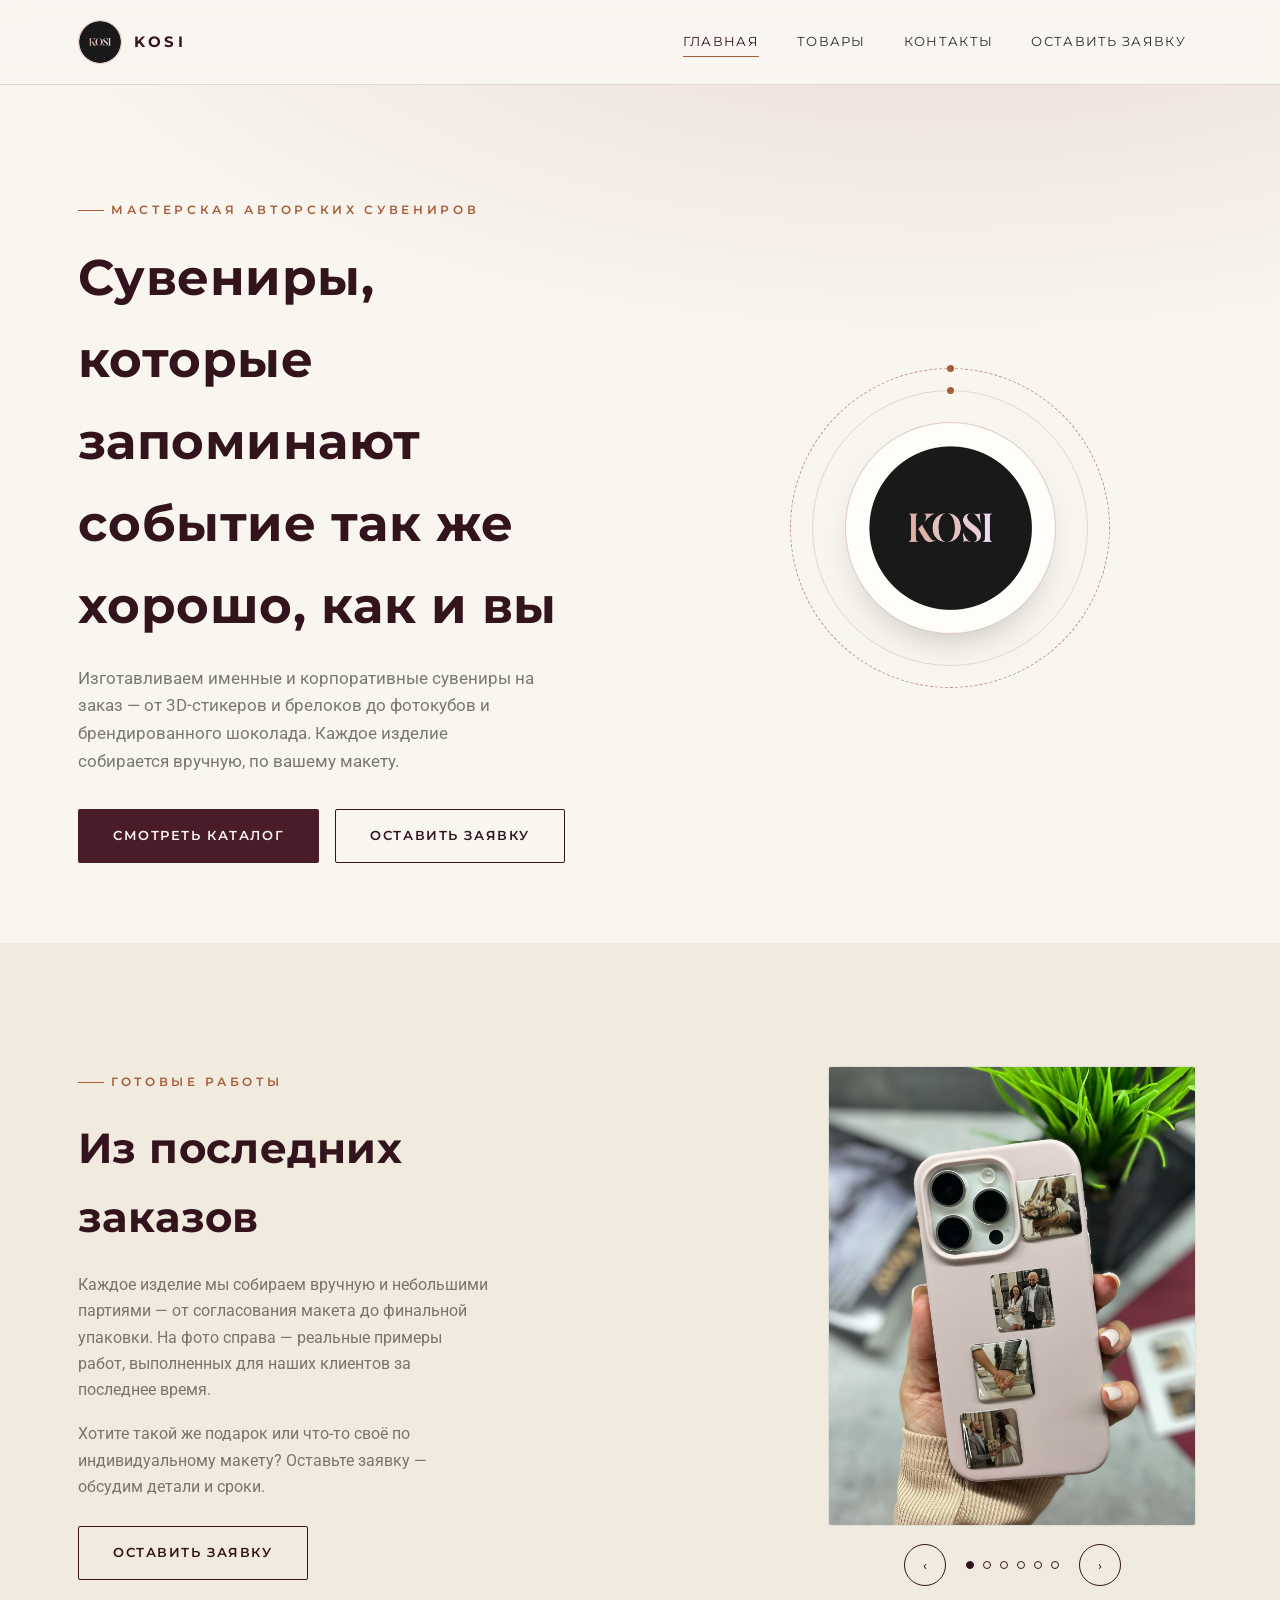
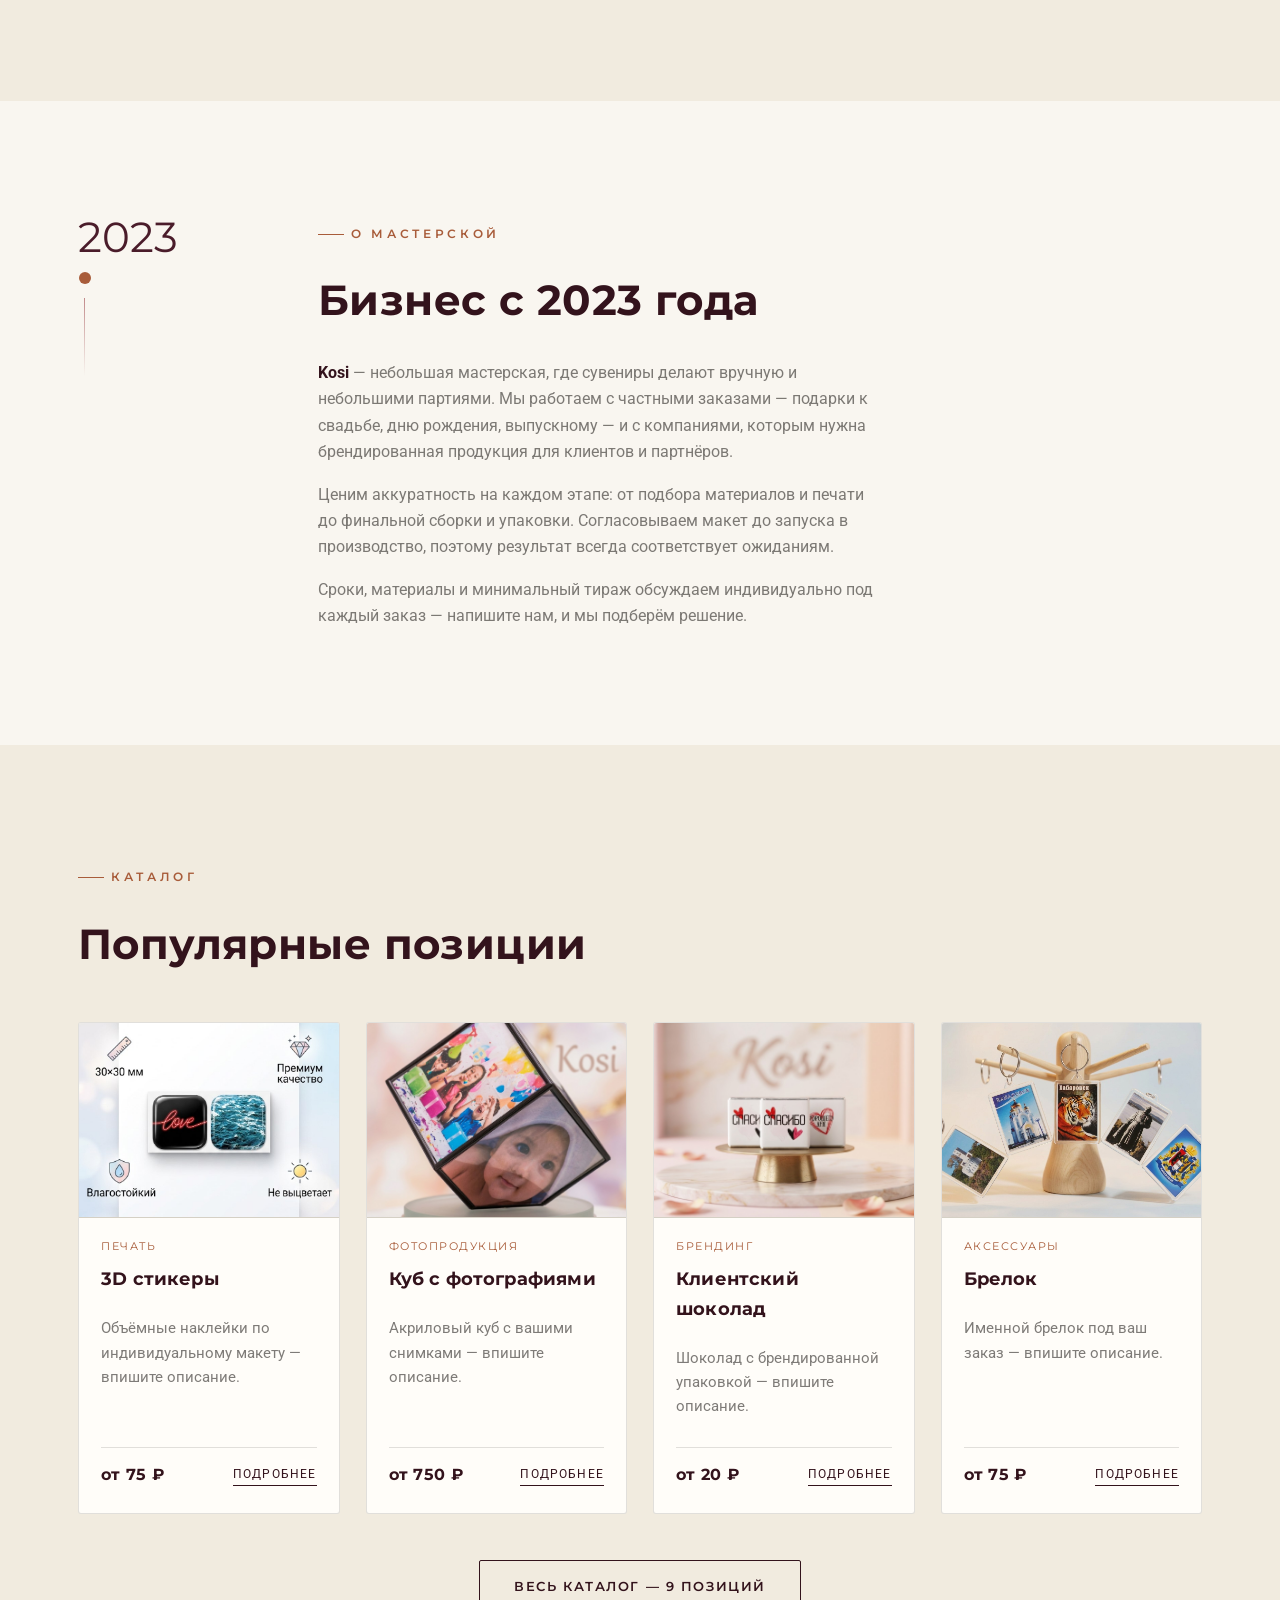
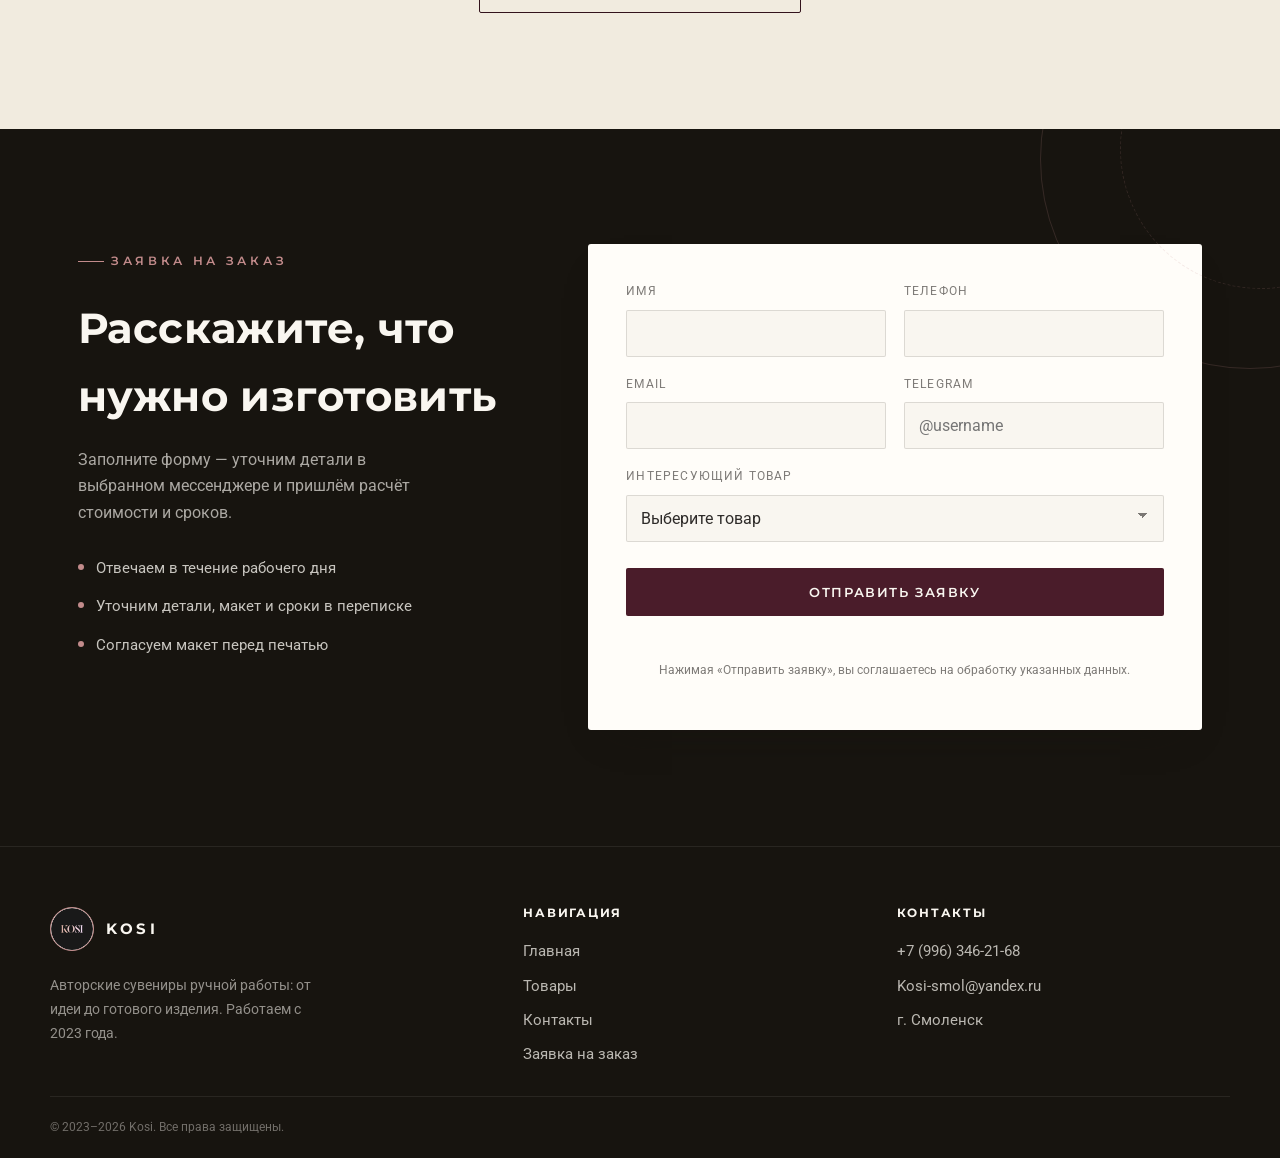
==== index.html @ 2eb89bd9 "Add files via upload" ====
<!DOCTYPE html>
<html lang="ru">
<head>
<meta charset="UTF-8">
<meta name="viewport" content="width=device-width, initial-scale=1.0">
<title>Kosi</title>
<meta name="description" content="Kosi — мастерская авторских сувениров: 3D стикеры, брелоки, магниты, именные ручки и подарочные наборы под заказ.">

<!-- Исправленный фавикон -->
<link rel="icon" href="Kosi_logo.png">

<!-- ==================== PWA / УСТАНОВКА КАК ПРИЛОЖЕНИЕ ====================
     Чтобы сайт можно было "установить" на телефон или компьютер
     (ярлык на рабочем столе / экране Домой, как отдельное приложение),
     нужно добавить 3 файла с иконкой в папку сайта (рядом с index.html):

       Kosi_icon.jpg            — 192×192 px
       Kosi_icon.jpg            — 512×512 px
       Kosi_icon.jpg   — 512×512 px, логотип с запасом полей
                                  по краям (для Android — обрезается в круг)

     Просто положите свои картинки с ЭТИМИ ИМЕНАМИ в папку сайта —
     ничего больше менять не нужно, всё подключено ниже и в manifest.json.
     Название приложения ("Kosi") уже прописано в manifest.json —
     при необходимости поменяйте его там.
==========================================================================-->
<link rel="manifest" href="manifest.json">
<link rel="apple-touch-icon" href="Kosi_icon.jpg">
<meta name="theme-color" content="#4A1C2A">
<meta name="mobile-web-app-capable" content="yes">
<meta name="apple-mobile-web-app-capable" content="yes">
<meta name="apple-mobile-web-app-status-bar-style" content="black-translucent">
<meta name="apple-mobile-web-app-title" content="Kosi">

<link rel="preconnect" href="https://fonts.googleapis.com">
<link rel="preconnect" href="https://fonts.gstatic.com" crossorigin>
<link href="https://fonts.googleapis.com/css2?family=Montserrat:wght@500;600;700&family=Roboto:wght@400;500&display=swap" rel="stylesheet">
<link rel="stylesheet" href="style.css">
</head>
<body>

<!-- ==================== ХЕДЕР ==================== -->
<header class="site-header">
  <div class="header-inner">
    <a href="index.html" class="logo-slot" aria-label="Kosi — на главную">
      <span class="logo-slot__mark"><img src="Kosi_logo.png" alt=""></span>
      <span class="logo-slot__text">
        <span class="logo-slot__name">KOSI</span>
      </span>
    </a>

    <button class="nav-toggle" aria-label="Открыть меню" aria-expanded="false">
      <span></span>
    </button>
    <nav class="main-nav" aria-label="Основная навигация">
      <a href="index.html" aria-current="page">Главная</a>
      <a href="catalog.html">Товары</a>
      <a href="contacts.html">Контакты</a>
      <a href="#order">Оставить заявку</a>
    </nav>
  </div>
</header>

<main>

  <!-- ==================== HERO ==================== -->
  <section class="hero">
    <div class="container hero-grid">
      <div class="hero-copy">
        <span class="eyebrow">Мастерская авторских сувениров</span>
        <h1>Сувениры, которые запоминают событие так же хорошо, как и вы</h1>
        <p class="lede">Изготавливаем именные и корпоративные сувениры на заказ — от 3D‑стикеров и брелоков до фотокубов и брендированного шоколада. Каждое изделие собирается вручную, по вашему макету.</p>

        <div class="hero-actions">
          <a href="catalog.html" class="btn btn--primary">Смотреть каталог</a>
          <a href="#order" class="btn btn--ghost">Оставить заявку</a>
        </div>
      </div>

      <div class="hero-emblem">
        <div class="hero-emblem__ring" aria-hidden="true"></div>
        <div class="hero-emblem__ring hero-emblem__ring--inner" aria-hidden="true"></div>
        <div class="logo-slot--hero">
          <strong><img src="Kosi_logo.png" alt="Kosi"></strong>
        </div>
      </div>
    </div>
  </section>

  <!-- ==================== СЛАЙДЕР РАБОТ ==================== -->
  <section class="section section--soft reveal">
    <div class="container works-layout">
      <div class="works-copy">
        <div class="section-head">
          <div>
            <span class="eyebrow">Готовые работы</span>
            <h2 class="section-title">Из последних заказов</h2>
          </div>
        </div>
        <p>Каждое изделие мы собираем вручную и небольшими партиями — от согласования макета до финальной упаковки. На фото справа — реальные примеры работ, выполненных для наших клиентов за последнее время.</p>
        <p>Хотите такой же подарок или что-то своё по индивидуальному макету? Оставьте заявку — обсудим детали и сроки.</p>
        <a href="#order" class="btn btn--ghost" style="margin-top:8px;">Оставить заявку</a>
      </div>

      <!-- Фото последних работ: замените src на свои изображения -->
      <div class="works-visual">
        <div class="works-slider" data-works-slider>
          <div class="works-track-wrap">
            <div class="works-track">
              <div class="works-slide">
                <div class="works-slide__frame"><img src="work_2.jpg" alt="Пример готовой работы Kosi"></div>
              </div>
              <div class="works-slide">
                <div class="works-slide__frame"><img src="work_1.jpg" alt="Пример готовой работы Kosi"></div>
              </div>
              <div class="works-slide">
                <div class="works-slide__frame"><img src="work_3.jpg" alt="Пример готовой работы Kosi"></div>
              </div>
              <div class="works-slide">
                <div class="works-slide__frame"><img src="work_4.jpeg" alt="Пример готовой работы Kosi"></div>
              </div>
              <div class="works-slide">
                <div class="works-slide__frame"><img src="Work_5.png" alt="Пример готовой работы Kosi"></div>
              </div>
              <div class="works-slide">
                <div class="works-slide__frame"><img src="Work_6.png" alt="Пример готовой работы Kosi"></div>
              </div>
            </div>
          </div>

          <div class="works-controls">
            <button class="works-arrow" data-works-prev aria-label="Предыдущее фото">‹</button>
            <div class="works-dots" role="tablist" aria-label="Выбор фото"></div>
            <button class="works-arrow" data-works-next aria-label="Следующее фото">›</button>
          </div>
        </div>
      </div>
    </div>
  </section>

  <!-- ==================== О БИЗНЕСЕ ==================== -->
  <section class="section reveal">
    <div class="container about-grid">
      <div class="about-mark">
        <span class="about-mark__year">2023</span>
        <span class="about-mark__dot" aria-hidden="true"></span>
        <span class="about-mark__line" aria-hidden="true"></span>
      </div>
      <div class="about-copy">
        <span class="eyebrow">О мастерской</span>
        <h2 class="section-title" style="margin-bottom:.6em;">Бизнес с 2023 года</h2>
        <p><strong>Kosi</strong> — небольшая мастерская, где сувениры делают вручную и небольшими партиями. Мы работаем с частными заказами — подарки к свадьбе, дню рождения, выпускному — и с компаниями, которым нужна брендированная продукция для клиентов и партнёров.</p>
        <p>Ценим аккуратность на каждом этапе: от подбора материалов и печати до финальной сборки и упаковки. Согласовываем макет до запуска в производство, поэтому результат всегда соответствует ожиданиям.</p>
        <p>Сроки, материалы и минимальный тираж обсуждаем индивидуально под каждый заказ — напишите нам, и мы подберём решение.</p>
      </div>
    </div>
  </section>

  <!--ТОВАРЫ (ТИЗЕР)-->
  <section class="section section--soft reveal">
    <div class="container">
      <div class="section-head">
        <div>
          <span class="eyebrow">Каталог</span>
          <h2 class="section-title">Популярные позиции</h2>
        </div>
        
      </div>

      <!-- Карточки товаров: замените src на фото товаров, описание и цену впишите в разметке -->
      <div class="products-grid">
        <article class="product-card">
          <div class="product-card__media"><img src="3D_stikers.jpg" alt="3D стикеры Kosi"></div>
          <div class="product-card__body">
            <span class="product-card__eyebrow">Печать</span>
            <h3 class="product-card__title">3D стикеры</h3>
            <p class="product-card__desc">Объёмные наклейки по индивидуальному макету — впишите описание.</p>
            <div class="product-card__foot">
              <span class="product-card__price">от 75 ₽</span>
              <a href="catalog.html" class="product-card__link">Подробнее</a>
            </div>
          </div>
        </article>

        <article class="product-card">
          <div class="product-card__media"><img src="cub_photo.jpg" alt="Куб с фотографиями Kosi"></div>
          <div class="product-card__body">
            <span class="product-card__eyebrow">Фотопродукция</span>
            <h3 class="product-card__title">Куб с фотографиями</h3>
            <p class="product-card__desc">Акриловый куб с вашими снимками — впишите описание.</p>
            <div class="product-card__foot">
              <span class="product-card__price">от 750 ₽</span>
              <a href="catalog.html" class="product-card__link">Подробнее</a>
            </div>
          </div>
        </article>

        <article class="product-card">
          <div class="product-card__media"><img src="Kosi_chocolate.jpg" alt="Клиентский шоколад Kosi"></div>
          <div class="product-card__body">
            <span class="product-card__eyebrow">Брендинг</span>
            <h3 class="product-card__title">Клиентский шоколад</h3>
            <p class="product-card__desc">Шоколад с брендированной упаковкой — впишите описание.</p>
            <div class="product-card__foot">
              <span class="product-card__price">от 20 ₽</span>
              <a href="catalog.html" class="product-card__link">Подробнее</a>
            </div>
          </div>
        </article>

        <article class="product-card">
          <div class="product-card__media"><img src="Brelok.jpg" alt="Брелок Kosi"></div>
          <div class="product-card__body">
            <span class="product-card__eyebrow">Аксессуары</span>
            <h3 class="product-card__title">Брелок</h3>
            <p class="product-card__desc">Именной брелок под ваш заказ — впишите описание.</p>
            <div class="product-card__foot">
              <span class="product-card__price">от 75 ₽</span>
              <a href="catalog.html" class="product-card__link">Подробнее</a>
            </div>
          </div>
        </article>
      </div>

      <div class="products-more">
        <a href="catalog.html" class="btn btn--ghost">Весь каталог — 9 позиций</a>
      </div>
    </div>
  </section>

  <!-- ==================== ЗАЯВКА НА ЗАКАЗ ==================== -->
  <section class="section order reveal" id="order">
    <div class="container order-grid">
      <div class="order-intro">
        <span class="eyebrow" style="color:var(--rose);">Заявка на заказ</span>
        <h2 class="section-title">Расскажите, что нужно изготовить</h2>
        <p>Заполните форму — уточним детали в выбранном мессенджере и пришлём расчёт стоимости и сроков.</p>
        <ul class="order-intro__list">
          <li>Отвечаем в течение рабочего дня</li>
          <li>Уточним детали, макет и сроки в переписке</li>
          <li>Согласуем макет перед печатью</li>
        </ul>
      </div>

      <!--
        ФОРМА ЗАЯВКИ — отправка на почту через Formspree.
        Форма подключена (ID: manrgydo). Заявки приходят на почту Kosi-smol@yandex.ru.
      -->
      <form class="order-form" data-order-form action="https://formspree.io/f/manrgydo" method="POST">

        <div class="form-row">
          <div class="form-field">
            <label for="name">Имя</label>
            <input type="text" id="name" name="Имя" required autocomplete="name">
          </div>
          <div class="form-field">
            <label for="phone">Телефон</label>
            <input type="tel" id="phone" name="Телефон" required autocomplete="tel">
          </div>
        </div>

        <div class="form-row">
          <div class="form-field">
            <label for="email">Email</label>
            <input type="email" id="email" name="Email" required autocomplete="email">
          </div>
          <div class="form-field">
            <label for="telegram">Telegram</label>
            <input type="text" id="telegram" name="Telegram" placeholder="@username">
          </div>
        </div>

        <div class="form-field">
          <label for="product">Интересующий товар</label>
          <select id="product" name="Товар" required>
            <option value="" disabled selected>Выберите товар</option>
            <option>3D стикеры</option>
            <option>Альбом-брелок</option>
            <option>Именные ручки</option>
            <option>Клиентский шоколад</option>
            <option>Магнит с подставкой</option>
            <option>Магнит</option>
            <option>Кулон</option>
            <option>Куб с фотографиями</option>
            <option>Брелок</option>
          </select>
        </div>

        <button type="submit" class="btn btn--primary">Отправить заявку</button>
        <p class="form-status" data-form-status role="status" aria-live="polite"></p>
        <p class="form-note">Нажимая «Отправить заявку», вы соглашаетесь на обработку указанных данных.</p>
      </form>
    </div>
  </section>
</main>

<footer class="site-footer">
  <div class="container footer-inner">
    <div class="footer-brand">
      <div class="logo-slot">
        <span class="logo-slot__mark"><img src="Kosi_logo.png" alt=""></span>
        <span class="logo-slot__text">
          <span class="logo-slot__name">KOSI</span>
        </span>
      </div>
      <p>Авторские сувениры ручной работы: от идеи до готового изделия. Работаем с 2023 года.</p>
    </div>

    <div class="footer-col">
      <h4>Навигация</h4>
      <ul>
        <li><a href="index.html">Главная</a></li>
        <li><a href="catalog.html">Товары</a></li>
        <li><a href="contacts.html">Контакты</a></li>
        <li><a href="#order">Заявка на заказ</a></li>
      </ul>
    </div>

    <div class="footer-col">
      <h4>Контакты</h4>
      <ul>
        <li><a href="tel:+79963462168">+7 (996) 346-21-68</a></li>
        <li><a href="mailto:Kosi-smol@yandex.ru">Kosi-smol@yandex.ru</a></li>
        <li>г. Смоленск</li>
      </ul>
    </div>
  </div>
  <div class="container footer-bottom">
    <span>© 2023–2026 Kosi. Все права защищены.</span>
  </div>
</footer>

<script src="main.js"></script>
</body>
</html>
---- style.css ----
/* =========================================================
   KOSI — сувенирная мастерская
   Дизайн-токены и общие стили сайта
   ========================================================= */

:root{
  /* --- Цвет --- */
  --cream:        #F9F6F0;   /* основной фон */
  --cream-soft:   #F1EBDF;   /* фон вторичных секций */
  --burgundy:     #4A1C2A;   /* глубокий бордовый — главный акцент */
  --burgundy-ink: #33131C;   /* тёмный бордовый для текста/hover */
  --rose:         #C28B8B;   /* пыльная роза — вспомогательный акцент */
  --terracotta:   #A85C3A;   /* терракотовый — тёплый акцент, кнопки/метки */
  --graphite:     #2E2B29;   /* графитовый — основной текст */
  --graphite-60:  rgba(46,43,41,.62);
  --matte-black:  #17140F;   /* матовый чёрный — футер, глубокие фоны */
  --line:         rgba(46,43,41,.14);
  --line-rose:    rgba(194,139,139,.45);
  --paper:        #FFFDF9;

  /* --- Типографика --- */
  --f-display: 'Montserrat', 'Arial Narrow', sans-serif;
  --f-body:    'Roboto', 'Segoe UI', sans-serif;

  /* --- Прочее --- */
  --radius: 2px;
  --radius-lg: 3px;
  --shadow-soft: 0 18px 40px -22px rgba(23,20,15,.35);
  --shadow-card: 0 10px 30px -18px rgba(23,20,15,.28);
  --ease: cubic-bezier(.22,.61,.36,1);
  --maxw: 1180px;
}

*,*::before,*::after{ box-sizing: border-box; }
html{ scroll-behavior: smooth; }
@media (prefers-reduced-motion: reduce){
  html{ scroll-behavior: auto; }
  *,*::before,*::after{ animation-duration: .001ms !important; animation-iteration-count: 1 !important; transition-duration: .001ms !important; scroll-behavior: auto !important; }
}

body{
  margin:0;
  background: var(--cream);
  color: var(--graphite);
  font-family: var(--f-body);
  font-size: 16px;
  line-height: 1.65;
  -webkit-font-smoothing: antialiased;
}

img{ max-width:100%; display:block; }
a{ color: inherit; text-decoration: none; }
ul{ margin:0; padding:0; list-style:none; }
button{ font-family: inherit; cursor:pointer; }
input,select,textarea{ font-family: inherit; font-size: 1rem; }

h1,h2,h3,h4{
  font-family: var(--f-display);
  color: var(--burgundy-ink);
  font-weight: 700;
  margin: 0;
  letter-spacing: .01em;
}

.eyebrow{
  display:inline-flex;
  align-items:center;
  gap:.6em;
  font-family: var(--f-display);
  font-size: .72rem;
  font-weight: 600;
  letter-spacing: .32em;
  text-transform: uppercase;
  color: var(--terracotta);
}
.eyebrow::before{
  content:"";
  width: 26px; height:1px;
  background: currentColor;
  display:inline-block;
}

.section-title{
  font-size: clamp(1.7rem, 1.2rem + 2vw, 2.6rem);
  margin-top: .55em;
  max-width: 18ch;
}

.section{
  padding: clamp(64px, 9vw, 120px) 0;
}
.section--soft{ background: var(--cream-soft); }
.section--dark{
  background: var(--matte-black);
  color: rgba(249,246,240,.86);
}
.section--dark h1,.section--dark h2,.section--dark h3{ color: var(--cream); }

.container{
  max-width: var(--maxw);
  margin: 0 auto;
  padding: 0 28px;
}

.section-head{
  display:flex;
  flex-wrap:wrap;
  justify-content: space-between;
  align-items: flex-end;
  gap: 24px;
  margin-bottom: 44px;
}
.section-head p{
  max-width: 44ch;
  color: var(--graphite-60);
  margin: .9em 0 0;
}

/* Кнопки */
.btn{
  display:inline-flex;
  align-items:center;
  justify-content:center;
  gap:.6em;
  padding: 15px 34px;
  border-radius: var(--radius);
  font-family: var(--f-display);
  font-weight: 600;
  font-size: .82rem;
  letter-spacing: .12em;
  text-transform: uppercase;
  border: 1px solid transparent;
  transition: transform .35s var(--ease), background-color .3s, color .3s, border-color .3s;
  white-space: nowrap;
}
.btn--primary{
  background: var(--burgundy);
  color: var(--cream);
}
.btn--primary:hover{ background: var(--burgundy-ink); transform: translateY(-2px); }
.btn--ghost{
  background: transparent;
  color: var(--burgundy-ink);
  border-color: var(--burgundy-ink);
}
.btn--ghost:hover{ background: var(--burgundy-ink); color: var(--cream); transform: translateY(-2px); }
.btn--on-dark{
  background: transparent;
  color: var(--cream);
  border-color: rgba(249,246,240,.5);
}
.btn--on-dark:hover{ background: var(--cream); color: var(--matte-black); transform: translateY(-2px); }
.btn:focus-visible, a:focus-visible, input:focus-visible, select:focus-visible, textarea:focus-visible, button:focus-visible{
  outline: 2px solid var(--terracotta);
  outline-offset: 3px;
}

/* =========================================================
   ХЕДЕР
   ========================================================= */
.site-header{
  position: sticky;
  top:0;
  z-index: 500;
  background: rgba(249,246,240,.9);
  backdrop-filter: blur(10px);
  border-bottom: 1px solid var(--line);
  transition: box-shadow .3s;
}
.site-header.is-scrolled{ box-shadow: var(--shadow-card); }

.header-inner{
  display:flex;
  align-items:center;
  justify-content: space-between;
  gap: 20px;
  padding: 16px 28px;
  max-width: var(--maxw);
  margin: 0 auto;
}

.logo-slot{
  display:flex;
  align-items:center;
  gap:12px;
  padding: 4px 0;
  border-radius: var(--radius);
  transition: opacity .25s;
}
.logo-slot:hover{ opacity:.82; }
.logo-slot__mark{
  width:44px; height:44px;
  border-radius:50%;
  border: 1px solid var(--line-rose);
  display:flex;
  align-items:center;
  justify-content:center;
  overflow:hidden;
  flex:none;
  background: var(--paper);
}
.logo-slot__mark img{
  width:100%; height:100%;
  object-fit: cover;
}
.logo-slot__text{ display:flex; flex-direction:column; line-height:1.15; }
.logo-slot__name{
  font-family: var(--f-display);
  font-weight:700;
  letter-spacing:.24em;
  font-size: .95rem;
  color: var(--burgundy-ink);
}
.logo-slot__hint{
  font-size:.62rem;
  letter-spacing:.05em;
  color: var(--graphite-60);
}

.main-nav{ display:flex; align-items:center; gap: 6px; }
.main-nav a{
  padding: 10px 16px;
  font-family: var(--f-display);
  font-size: .82rem;
  letter-spacing: .1em;
  text-transform: uppercase;
  color: var(--graphite);
  border-radius: var(--radius);
  transition: color .25s;
  position: relative;
}
.main-nav a::after{
  content:"";
  position:absolute;
  left:16px; right:16px; bottom:6px;
  height:1px;
  background: var(--terracotta);
  transform: scaleX(0);
  transform-origin: left;
  transition: transform .3s var(--ease);
}
.main-nav a:hover,
.main-nav a[aria-current="page"]{ color: var(--burgundy-ink); }
.main-nav a:hover::after,
.main-nav a[aria-current="page"]::after{ transform: scaleX(1); }

.nav-toggle{
  display:none;
  background:none;
  border: 1px solid var(--line);
  border-radius: var(--radius);
  width: 44px; height:44px;
  align-items:center;
  justify-content:center;
}
.nav-toggle span,
.nav-toggle span::before,
.nav-toggle span::after{
  content:"";
  display:block;
  width:20px; height:1px;
  background: var(--graphite);
  position:relative;
  transition: transform .25s, opacity .25s;
}
.nav-toggle span::before{ position:absolute; top:-6px; }
.nav-toggle span::after{ position:absolute; top:6px; }
.nav-toggle[aria-expanded="true"] span{ background: transparent; }
.nav-toggle[aria-expanded="true"] span::before{ transform: translateY(6px) rotate(45deg); }
.nav-toggle[aria-expanded="true"] span::after{ transform: translateY(-6px) rotate(-45deg); }

/* =========================================================
   HERO / ГЛАВНАЯ
   ========================================================= */
.hero{
  padding: clamp(56px, 9vw, 108px) 0 clamp(48px, 7vw, 80px);
  position: relative;
  overflow: hidden;
}
.hero::before{
  content:"";
  position:absolute;
  inset: -20% -10% auto -10%;
  height: 480px;
  background: radial-gradient(ellipse at 70% 0%, rgba(194,139,139,.28), transparent 65%);
  pointer-events: none;
}

.hero-grid{
  display:grid;
  grid-template-columns: 1.05fr .95fr;
  align-items:center;
  gap: clamp(28px, 5vw, 64px);
  position: relative;
}
.hero-copy{ text-align:left; }
.hero-copy .eyebrow{ justify-content:flex-start; }

.hero-emblem{
  position: relative;
  width: min(320px, 100%);
  aspect-ratio: 1;
  margin: 0 auto;
  display:flex;
  align-items:center;
  justify-content:center;
}
.hero-emblem__ring{
  position:absolute;
  inset:0;
  border-radius:50%;
  border: 1px dashed var(--rose);
  animation: spin 34s linear infinite;
}
.hero-emblem__ring--inner{
  inset: 22px;
  border-style: solid;
  border-color: var(--line);
  animation: spin 26s linear infinite reverse;
}
.hero-emblem__ring::before{
  content:"";
  position:absolute;
  top:-4px; left:50%;
  width:7px; height:7px;
  margin-left:-3.5px;
  border-radius:50%;
  background: var(--terracotta);
}
@keyframes spin{ to{ transform: rotate(360deg); } }

.logo-slot--hero{
  width: 66%;
  aspect-ratio: 1;
  border-radius: 50%;
  border: 1px solid var(--line-rose);
  background: var(--paper);
  display:flex;
  align-items:center;
  justify-content:center;
  overflow:hidden;
  box-shadow: var(--shadow-soft);
}
.logo-slot--hero strong{
  width:100%; height:100%;
  display:flex;
  align-items:center;
  justify-content:center;
}
.logo-slot--hero strong img{
  width:78%; height:78%;
  object-fit: contain;
}
.logo-slot--hero span{
  font-size: .62rem;
  letter-spacing:.05em;
  color: var(--graphite-60);
  max-width: 15ch;
  text-align:center;
}

.hero h1{
  font-size: clamp(1.9rem, 1.3rem + 2.6vw, 3.1rem);
  max-width: 16ch;
  margin: .35em 0 0;
}
.hero .lede{
  max-width: 46ch;
  margin: 18px 0 0;
  color: var(--graphite-60);
  font-size: 1.05rem;
}
.hero-actions{
  display:flex;
  gap:16px;
  justify-content:flex-start;
  flex-wrap:wrap;
  margin-top: 34px;
}

/* =========================================================
   СЛАЙДЕР РАБОТ
   ========================================================= */
.works-slider{
  position: relative;
  margin-top: 8px;
}
.works-track-wrap{
  overflow:hidden;
  border-radius: var(--radius-lg);
}
.works-track{
  display:flex;
  transition: transform .6s var(--ease);
  will-change: transform;
}
.works-slide{
  flex: 0 0 100%;
  padding: 0 6px;
}
.works-slide__frame{
  aspect-ratio: 4/5;
  border-radius: var(--radius-lg);
  border: 1px solid var(--line);
  position: relative;
  overflow: hidden;
  background:
    repeating-linear-gradient(135deg, rgba(74,28,42,.05) 0 2px, transparent 2px 14px),
    var(--paper);
  display:flex;
  flex-direction:column;
  align-items:center;
  justify-content:center;
  gap:10px;
  color: var(--graphite-60);
}
.works-slide__frame img{
  position: absolute;
  inset: 0;
  width: 100%;
  height: 100%;
  object-fit: cover;
  object-position: center;
}
.works-slide__frame .ph-index{
  font-family: var(--f-display);
  font-size: 2rem;
  color: var(--rose);
}
.works-slide__frame .ph-label{
  font-size: .78rem;
  letter-spacing: .05em;
}

/* Секция "Готовые работы" — текст слева, фото-слайдер справа (уже) */
.works-layout{
  display:grid;
  grid-template-columns: 1fr .85fr;
  gap: clamp(32px, 5vw, 64px);
  align-items:center;
}
.works-copy{ max-width: 46ch; }
.works-copy .section-head{ margin-bottom: 20px; }
.works-copy p{
  color: var(--graphite-60);
  margin: 0 0 1.1em;
}
.works-copy p:last-child{ margin-bottom:0; }
.works-visual{ width:100%; max-width: 380px; margin-left: auto; }
.works-visual .works-controls{ margin-top:18px; }

.works-controls{
  display:flex;
  align-items:center;
  justify-content: center;
  gap: 20px;
  margin-top: 22px;
}
.works-arrow{
  width:42px; height:42px;
  border-radius:50%;
  border: 1px solid var(--burgundy-ink);
  background: transparent;
  display:flex;
  align-items:center;
  justify-content:center;
  color: var(--burgundy-ink);
  transition: background-color .25s, color .25s;
  flex: none;
}
.works-arrow:hover{ background: var(--burgundy-ink); color: var(--cream); }
.works-dots{ display:flex; gap:9px; }
.works-dots button{
  width:8px; height:8px;
  border-radius:50%;
  border: 1px solid var(--burgundy-ink);
  background: transparent;
  padding:0;
}
.works-dots button[aria-current="true"]{ background: var(--burgundy-ink); }

/* =========================================================
   О БИЗНЕСЕ / ТАЙМЛАЙН
   ========================================================= */
.about-grid{
  display:grid;
  grid-template-columns: 200px 1fr;
  gap: 40px;
  align-items:start;
}
.about-mark{
  display:flex;
  flex-direction:column;
  align-items:flex-start;
  gap: 14px;
}
.about-mark__line{
  width:1px;
  height: 78px;
  background: linear-gradient(var(--rose), transparent);
  margin-left: 6px;
}
.about-mark__year{
  font-family: var(--f-display);
  font-size: 2.6rem;
  color: var(--burgundy);
  line-height:1;
}
.about-mark__dot{
  width:12px; height:12px;
  border-radius:50%;
  background: var(--terracotta);
  margin-left:1px;
}
.about-copy p{ margin: 0 0 1em; color: var(--graphite-60); max-width: 62ch; }
.about-copy p:last-child{ margin-bottom:0; }
.about-copy strong{ color: var(--burgundy-ink); }

/* =========================================================
   КАРТОЧКИ ТОВАРОВ
   ========================================================= */
.products-grid{
  display:grid;
  grid-template-columns: repeat(auto-fit, minmax(250px, 1fr));
  gap: 26px;
}
.product-card{
  background: var(--paper);
  border: 1px solid var(--line);
  border-radius: var(--radius-lg);
  overflow:hidden;
  display:flex;
  flex-direction:column;
  transition: transform .35s var(--ease), box-shadow .35s var(--ease), border-color .35s;
}
.product-card:hover{
  transform: translateY(-6px);
  box-shadow: var(--shadow-card);
  border-color: var(--line-rose);
}
.product-card__media{
  aspect-ratio: 4/3;
  position: relative;
  overflow: hidden;
  background: var(--cream-soft);
  border-bottom: 1px solid var(--line);
  display:flex;
  align-items:center;
  justify-content:center;
  color: var(--graphite-60);
  font-size: .78rem;
  letter-spacing:.04em;
  text-align:center;
  padding: 12px;
}
.product-card__media img{
  position: absolute;
  inset: 0;
  width: 100%;
  height: 100%;
  object-fit: cover;
  object-position: center;
}
/* Если у товара несколько фото, на карточке-превью показываем только первое —
   остальные попадут в слайдер карточки товара (лайтбокс) */
.product-card__media img ~ img{ display:none; }
.product-card__body{
  padding: 20px 22px 24px;
  display:flex;
  flex-direction:column;
  gap: 8px;
  flex:1;
}
.product-card__eyebrow{
  font-size: .68rem;
  letter-spacing:.14em;
  text-transform: uppercase;
  color: var(--terracotta);
  font-family: var(--f-display);
}
.product-card__title{
  font-size: 1.12rem;
  color: var(--burgundy-ink);
}
/* Редактируемое поле описания товара — впишите текст здесь через код */
.product-card__desc{
  color: var(--graphite-60);
  font-size: .92rem;
  flex:1;
}
.product-card__foot{
  display:flex;
  align-items:center;
  justify-content: space-between;
  margin-top: 6px;
  padding-top: 14px;
  border-top: 1px solid var(--line);
}
/* Редактируемое поле цены — впишите цену здесь через код */
.product-card__price{
  font-family: var(--f-display);
  font-weight:700;
  color: var(--burgundy-ink);
  letter-spacing:.02em;
}
.product-card__link{
  font-size: .74rem;
  letter-spacing:.1em;
  text-transform: uppercase;
  color: var(--burgundy-ink);
  border-bottom: 1px solid currentColor;
  padding-bottom: 1px;
}
.product-card--linkable{ cursor: pointer; }
.product-card--linkable .product-card__link{ background:none; border-width: 0 0 1px; }

.products-more{
  text-align:center;
  margin-top: 46px;
}

/* =========================================================
   ФОРМА ЗАЯВКИ
   ========================================================= */
.order{
  background: var(--matte-black);
  color: rgba(249,246,240,.86);
  position: relative;
  overflow:hidden;
}
.order::before{
  content:"";
  position:absolute;
  right: -180px; top:-180px;
  width: 420px; height:420px;
  border-radius:50%;
  border: 1px solid rgba(194,139,139,.18);
}
.order::after{
  content:"";
  position:absolute;
  right: -120px; top:-120px;
  width: 280px; height:280px;
  border-radius:50%;
  border: 1px dashed rgba(194,139,139,.16);
}
.order-grid{
  display:grid;
  grid-template-columns: minmax(0,.85fr) minmax(0,1.15fr);
  gap: 56px;
  position:relative;
}
.order-intro h2{ color: var(--cream); }
.order-intro p{ color: rgba(249,246,240,.66); max-width: 42ch; margin-top: 16px; }
.order-intro__list{ margin-top: 30px; display:flex; flex-direction:column; gap:14px; }
.order-intro__list li{
  display:flex;
  gap: 12px;
  font-size: .92rem;
  color: rgba(249,246,240,.78);
  align-items:flex-start;
}
.order-intro__list li::before{
  content:"";
  width:6px; height:6px;
  margin-top: 8px;
  border-radius:50%;
  background: var(--rose);
  flex:none;
}

.order-form{
  background: var(--paper);
  border-radius: var(--radius-lg);
  padding: clamp(24px, 3vw, 40px);
  color: var(--graphite);
  box-shadow: var(--shadow-soft);
}
.form-row{ display:grid; grid-template-columns: 1fr 1fr; gap: 18px; }
.form-field{ margin-bottom: 18px; }
.form-field label{
  display:block;
  font-size: .74rem;
  letter-spacing:.1em;
  text-transform: uppercase;
  color: var(--graphite-60);
  margin-bottom: 8px;
}
.form-field input[type="text"],
.form-field input[type="tel"],
.form-field input[type="email"],
.form-field select{
  width:100%;
  padding: 13px 14px;
  border: 1px solid var(--line);
  border-radius: var(--radius);
  background: var(--cream);
  color: var(--graphite);
  transition: border-color .25s, box-shadow .25s;
}
.form-field input:focus,
.form-field select:focus{
  border-color: var(--terracotta);
  box-shadow: 0 0 0 3px rgba(168,92,58,.14);
  outline: none;
}
.form-field select{ appearance: none; background-image: linear-gradient(45deg, transparent 50%, var(--graphite-60) 50%), linear-gradient(135deg, var(--graphite-60) 50%, transparent 50%); background-position: calc(100% - 20px) calc(50% - 3px), calc(100% - 15px) calc(50% - 3px); background-size: 5px 5px, 5px 5px; background-repeat: no-repeat; }

.order-form .btn{ width:100%; margin-top: 8px; }
.form-note{
  font-size: .74rem;
  color: var(--graphite-60);
  margin-top: 14px;
  text-align:center;
}
.form-status{
  margin-top: 14px;
  font-size: .88rem;
  text-align:center;
  min-height: 1.2em;
}
.form-status[data-state="ok"]{ color: #4b7a5a; }
.form-status[data-state="error"]{ color: #a83a3a; }

/* =========================================================
   ГАЛЕРЕЯ ПРОЦЕССА
   ========================================================= */
.process-grid{
  display:grid;
  grid-template-columns: repeat(4, 1fr);
  grid-auto-rows: 150px;
  gap: 14px;
}
.process-grid > div{
  border-radius: var(--radius);
  border: 1px dashed var(--line-rose);
  background:
    repeating-linear-gradient(-45deg, rgba(74,28,42,.05) 0 2px, transparent 2px 16px),
    var(--paper);
  display:flex;
  align-items:center;
  justify-content:center;
  color: var(--graphite-60);
  font-size: .76rem;
  text-align:center;
  padding: 10px;
}
.process-grid > div.is-tall{ grid-row: span 2; }
.process-grid > div.is-wide{ grid-column: span 2; }
.process-grid > div.is-video::before{
  content:"▶";
  display:block;
  font-size:1.3rem;
  color: var(--terracotta);
  margin-bottom:4px;
}

/* =========================================================
   ФУТЕР
   ========================================================= */
.site-footer{
  background: var(--matte-black);
  color: rgba(249,246,240,.72);
  border-top: 1px solid rgba(249,246,240,.08);
}
.footer-inner{
  display:grid;
  grid-template-columns: 1.3fr 1fr 1fr;
  gap: 40px;
  padding: 56px 0 30px;
}
.footer-brand .logo-slot{ border-color: rgba(249,246,240,.25); display:inline-flex; }
.footer-brand .logo-slot__mark{ border-color: var(--rose); color: var(--rose); }
.footer-brand .logo-slot__name{ color: var(--cream); }
.footer-brand .logo-slot__hint{ color: rgba(249,246,240,.5); }
.footer-brand p{ margin-top: 16px; max-width: 34ch; font-size: .9rem; color: rgba(249,246,240,.55); }
.footer-col h4{
  color: var(--cream);
  font-size: .78rem;
  letter-spacing:.14em;
  text-transform: uppercase;
  margin-bottom: 16px;
}
.footer-col ul{ display:flex; flex-direction:column; gap:10px; font-size:.92rem; }
.footer-col a:hover{ color: var(--rose); }
.footer-bottom{
  border-top: 1px solid rgba(249,246,240,.08);
  padding: 20px 0;
  font-size: .78rem;
  color: rgba(249,246,240,.4);
  display:flex;
  justify-content: space-between;
  flex-wrap:wrap;
  gap: 10px;
}

/* =========================================================
   СТРАНИЦА-ХЕДЕР ВНУТРЕННИХ СТРАНИЦ
   ========================================================= */
.page-hero{
  padding: 56px 0 40px;
  text-align:center;
  border-bottom: 1px solid var(--line);
}
.page-hero .eyebrow{ justify-content:center; }
.page-hero h1{ margin-top: .5em; }
.page-hero p{ max-width: 50ch; margin: 14px auto 0; color: var(--graphite-60); }

/* =========================================================
   КАТАЛОГ
   ========================================================= */
.catalog-grid{
  display:grid;
  grid-template-columns: repeat(auto-fit, minmax(260px, 1fr));
  gap: 28px;
}

/* Модальное окно товара */
.lightbox{
  position: fixed;
  inset:0;
  z-index: 900;
  display:flex;
  align-items:center;
  justify-content:center;
  padding: 24px;
  background: rgba(23,20,15,.72);
  opacity:0;
  pointer-events:none;
  transition: opacity .3s;
}
.lightbox.is-open{ opacity:1; pointer-events:auto; }
.lightbox-panel{
  background: var(--paper);
  max-width: 780px;
  width:100%;
  max-height: 88vh;
  overflow:auto;
  border-radius: var(--radius-lg);
  display:grid;
  grid-template-columns: 1.1fr 1fr;
  transform: translateY(18px);
  transition: transform .35s var(--ease);
}
.lightbox.is-open .lightbox-panel{ transform: translateY(0); }
.lightbox-media{
  position: relative;
  overflow: hidden;
  background:
    repeating-linear-gradient(45deg, rgba(74,28,42,.05) 0 2px, transparent 2px 16px),
    var(--cream-soft);
  display:flex;
  align-items:center;
  justify-content:center;
  color: var(--graphite-60);
  font-size: .82rem;
  text-align:center;
  padding: 20px;
  min-height: 220px;
}

/* Слайдер фото внутри карточки товара */
.lightbox-track{
  position:absolute;
  inset:0;
  display:flex;
  height:100%;
  width:100%;
  transition: transform .45s var(--ease);
  will-change: transform;
  touch-action: pan-y;
  cursor: grab;
}
.lightbox-track:active{ cursor: grabbing; }
.lightbox-slide{
  flex: 0 0 100%;
  position: relative;
  height:100%;
}
.lightbox-slide img{
  position: absolute;
  inset: 0;
  width: 100%;
  height: 100%;
  object-fit: cover;
  object-position: center;
  pointer-events: none;
  user-select: none;
}
.lightbox-arrow{
  position:absolute;
  top:50%;
  transform: translateY(-50%);
  width:36px; height:36px;
  border-radius:50%;
  border: 1px solid rgba(255,255,255,.7);
  background: rgba(23,20,15,.35);
  color: var(--cream);
  display:flex;
  align-items:center;
  justify-content:center;
  font-size:1.15rem;
  line-height:1;
  z-index:2;
  transition: background-color .25s, border-color .25s;
}
.lightbox-arrow:hover{ background: var(--burgundy-ink); border-color: var(--burgundy-ink); }
.lightbox-arrow--prev{ left:14px; }
.lightbox-arrow--next{ right:14px; }
.lightbox-dots{
  position:absolute;
  left:0; right:0;
  bottom:14px;
  display:flex;
  align-items:center;
  justify-content:center;
  gap:8px;
  z-index:2;
}
.lightbox-dots button{
  width:7px; height:7px;
  border-radius:50%;
  border: 1px solid var(--cream);
  background: rgba(255,255,255,.35);
  padding:0;
}
.lightbox-dots button[aria-current="true"]{ background: var(--cream); }
.lightbox-media.is-single .lightbox-arrow,
.lightbox-media.is-single .lightbox-dots{ display:none; }
.lightbox-body{ padding: 30px 30px 34px; position:relative; }
.lightbox-close{
  position:absolute;
  top: 14px; right: 14px;
  width: 34px; height:34px;
  border-radius:50%;
  border: 1px solid var(--line);
  background: transparent;
  font-size: 1.1rem;
  line-height:1;
  color: var(--graphite);
}
.lightbox-close:hover{ background: var(--burgundy-ink); color: var(--cream); border-color: var(--burgundy-ink); }
.lightbox-body .product-card__eyebrow{ margin-bottom: 6px; }
.lightbox-body h3{ font-size: 1.35rem; margin-bottom: 14px; }
.lightbox-body p{ color: var(--graphite-60); }
.lightbox-body .product-card__foot{ margin-top: 20px; }

.lightbox-tabs{
  display:flex;
  gap: 8px;
  margin-bottom: 16px;
  flex-wrap: wrap;
}
.lightbox-tab{
  padding: 9px 18px;
  border-radius: var(--radius);
  border: 1px solid var(--line);
  background: transparent;
  color: var(--graphite-60);
  font-family: var(--f-display);
  font-size: .74rem;
  font-weight: 600;
  letter-spacing:.08em;
  text-transform: uppercase;
  transition: background-color .25s, color .25s, border-color .25s;
}
.lightbox-tab:hover{ border-color: var(--line-rose); color: var(--burgundy-ink); }
.lightbox-tab.is-active{
  background: var(--burgundy);
  border-color: var(--burgundy);
  color: var(--cream);
}
.lightbox-tabpanel{ display:none; }
.lightbox-tabpanel.is-active{ display:block; }
.lightbox-specs.is-active{
  display:flex;
  flex-direction:column;
  gap: 10px;
}
.lightbox-specs li{
  display:flex;
  justify-content: space-between;
  gap: 12px;
  font-size: .92rem;
  padding-bottom: 9px;
  border-bottom: 1px solid var(--line);
}
.lightbox-specs li span:first-child{
  color: var(--graphite-60);
  font-size: .82rem;
}
.lightbox-specs li span:last-child{
  color: var(--burgundy-ink);
  font-weight: 500;
  text-align: right;
}

/* =========================================================
   КОНТАКТЫ
   ========================================================= */
.owner-grid{
  display:grid;
  grid-template-columns: 300px 1fr;
  gap: 48px;
  align-items:start;
}
.owner-photo{
  aspect-ratio: 3/4;
  border-radius: var(--radius-lg);
  border: 1px dashed var(--line-rose);
  background:
    repeating-linear-gradient(45deg, rgba(74,28,42,.05) 0 2px, transparent 2px 16px),
    var(--paper);
  display:flex;
  align-items:center;
  justify-content:center;
  text-align:center;
  padding: 20px;
  color: var(--graphite-60);
  font-size: .82rem;
  overflow: hidden;
}
.owner-photo--filled{
  border-style: solid;
  padding: 0;
}
.owner-photo--filled img{
  width: 100%;
  height: 100%;
  object-fit: cover;
}
/* Поле ФИО владельца — впишите имя здесь через код */
.owner-name{
  font-size: 1.5rem;
  margin-top: 4px;
}
.owner-role{
  font-family: var(--f-display);
  font-size: .74rem;
  letter-spacing:.14em;
  text-transform: uppercase;
  color: var(--terracotta);
  margin-top: 6px;
  display:block;
}
.owner-bio p{ color: var(--graphite-60); max-width: 60ch; margin: 1em 0; }

.owner-bio__text{
  position: relative;
  overflow: hidden;
  max-height: 8.6em;
  transition: max-height .5s var(--ease);
}
.owner-bio__text::after{
  content:"";
  position:absolute;
  left:0; right:0; bottom:0;
  height: 3.2em;
  background: linear-gradient(to bottom, transparent, var(--cream) 92%);
  transition: opacity .35s;
  pointer-events:none;
}
.owner-bio__text.is-expanded{ max-height: 800px; }
.owner-bio__text.is-expanded::after{ opacity:0; }
.owner-bio__toggle{
  display:inline-flex;
  align-items:center;
  gap: 8px;
  margin-top: 18px;
  background:none;
  border:none;
  padding:0;
  font-family: var(--f-display);
  font-size: .76rem;
  font-weight:600;
  letter-spacing:.12em;
  text-transform: uppercase;
  color: var(--burgundy-ink);
  border-bottom: 1px solid currentColor;
  padding-bottom: 2px;
}
.owner-bio__toggle:hover{ color: var(--terracotta); }
.owner-bio__toggle .arrow{ transition: transform .3s var(--ease); }
.owner-bio__toggle[aria-expanded="true"] .arrow{ transform: rotate(180deg); }

.contact-details{
  margin-top: 56px;
  display:grid;
  grid-template-columns: repeat(3, 1fr);
  gap: 24px;
}
.contact-card{
  border: 1px solid var(--line);
  border-radius: var(--radius-lg);
  padding: 26px;
  background: var(--paper);
}
.contact-card h4{
  font-size: .72rem;
  letter-spacing:.14em;
  text-transform: uppercase;
  color: var(--terracotta);
  margin-bottom: 10px;
}
.contact-card p, .contact-card a{ font-size: 1.02rem; color: var(--burgundy-ink); }

.map-slot{
  margin-top: 56px;
  aspect-ratio: 21/7;
  border-radius: var(--radius-lg);
  border: 1px dashed var(--line-rose);
  background: var(--cream-soft);
  display:flex;
  align-items:center;
  justify-content:center;
  color: var(--graphite-60);
  font-size: .85rem;
  text-align:center;
  padding: 20px;
}

/* =========================================================
   РЕВИЛ ПРИ СКРОЛЛЕ
   ========================================================= */
.reveal{
  opacity: 0;
  transform: translateY(22px);
  transition: opacity .7s var(--ease), transform .7s var(--ease);
}
.reveal.is-visible{ opacity:1; transform:none; }

/* =========================================================
   АДАПТИВНОСТЬ
   ========================================================= */
@media (max-width: 980px){
  .hero-grid{ grid-template-columns: 1fr; text-align:center; }
  .hero-copy{ text-align:center; order:2; }
  .hero-copy .eyebrow{ justify-content:center; }
  .hero h1{ margin-left:auto; margin-right:auto; }
  .hero .lede{ margin-left:auto; margin-right:auto; }
  .hero-actions{ justify-content:center; }
  .hero-emblem{ order:1; width:min(240px,58vw); }
  .about-grid{ grid-template-columns: 1fr; }
  .about-mark{ flex-direction:row; align-items:center; }
  .about-mark__line{ width: 60px; height:1px; background: linear-gradient(90deg, var(--rose), transparent); margin: 0 14px; }
  .order-grid{ grid-template-columns: 1fr; }
  .owner-grid{ grid-template-columns: 220px 1fr; }
  .footer-inner{ grid-template-columns: 1fr 1fr; }
  .footer-brand{ grid-column: 1 / -1; }
  .process-grid{ grid-template-columns: repeat(3,1fr); }
  .works-layout{ grid-template-columns: 1fr .9fr; gap: 32px; }
  .works-visual{ max-width: 320px; }
}

@media (max-width: 760px){
  .main-nav{
    position: absolute;
    top: 100%; left:0; right:0;
    background: var(--cream);
    flex-direction:column;
    align-items:stretch;
    border-bottom: 1px solid var(--line);
    padding: 8px 20px 18px;
    display:none;
    gap: 0;
  }
  .main-nav.is-open{ display:flex; }
  .main-nav a{ padding: 12px 6px; }
  .nav-toggle{ display:flex; }
  .form-row{ grid-template-columns: 1fr; }
  .owner-grid{ grid-template-columns: 1fr; }
  .owner-photo{ max-width: 260px; }
  .contact-details{ grid-template-columns: 1fr; }
  .works-layout{ grid-template-columns: 1fr; }
  .works-copy{ max-width: none; text-align:center; }
  .works-copy .section-head{ justify-content:center; text-align:center; }
  .works-copy .eyebrow{ justify-content:center; }
  .works-visual{ max-width: 420px; margin: 0 auto; }
  .process-grid{ grid-template-columns: repeat(2,1fr); grid-auto-rows: 130px; }
  .process-grid > div.is-wide{ grid-column: span 2; }
  .lightbox-panel{ grid-template-columns: 1fr; }
  .lightbox-media{ min-height: 160px; }
}

@media (max-width: 520px){
  .header-inner{ padding: 14px 18px; }
  .logo-slot__hint{ display:none; }
  .process-grid{ grid-template-columns: repeat(2,1fr); }
  .container{ padding: 0 18px; }
  .btn{ padding: 13px 24px; font-size: .76rem; width: 100%; }
  .hero-actions{ flex-direction:column; align-items:stretch; }
  .hero-actions .btn{ width:100%; }
  .catalog-grid,
  .products-grid{ grid-template-columns: 1fr; gap: 20px; }
  .contact-card{ padding: 20px; }
  .lightbox{ padding: 12px; }
  .lightbox-body{ padding: 22px 20px 26px; }
  .lightbox-tab{ flex: 1 1 auto; text-align:center; padding: 9px 12px; }
  .lightbox-specs li{ flex-direction:column; gap:2px; }
  .lightbox-specs li span:last-child{ text-align:left; }
}

@media (max-width: 380px){
  .section{ padding: clamp(48px, 9vw, 90px) 0; }
  .logo-slot__name{ font-size: .85rem; }
  .hero h1{ font-size: 1.6rem; }
}
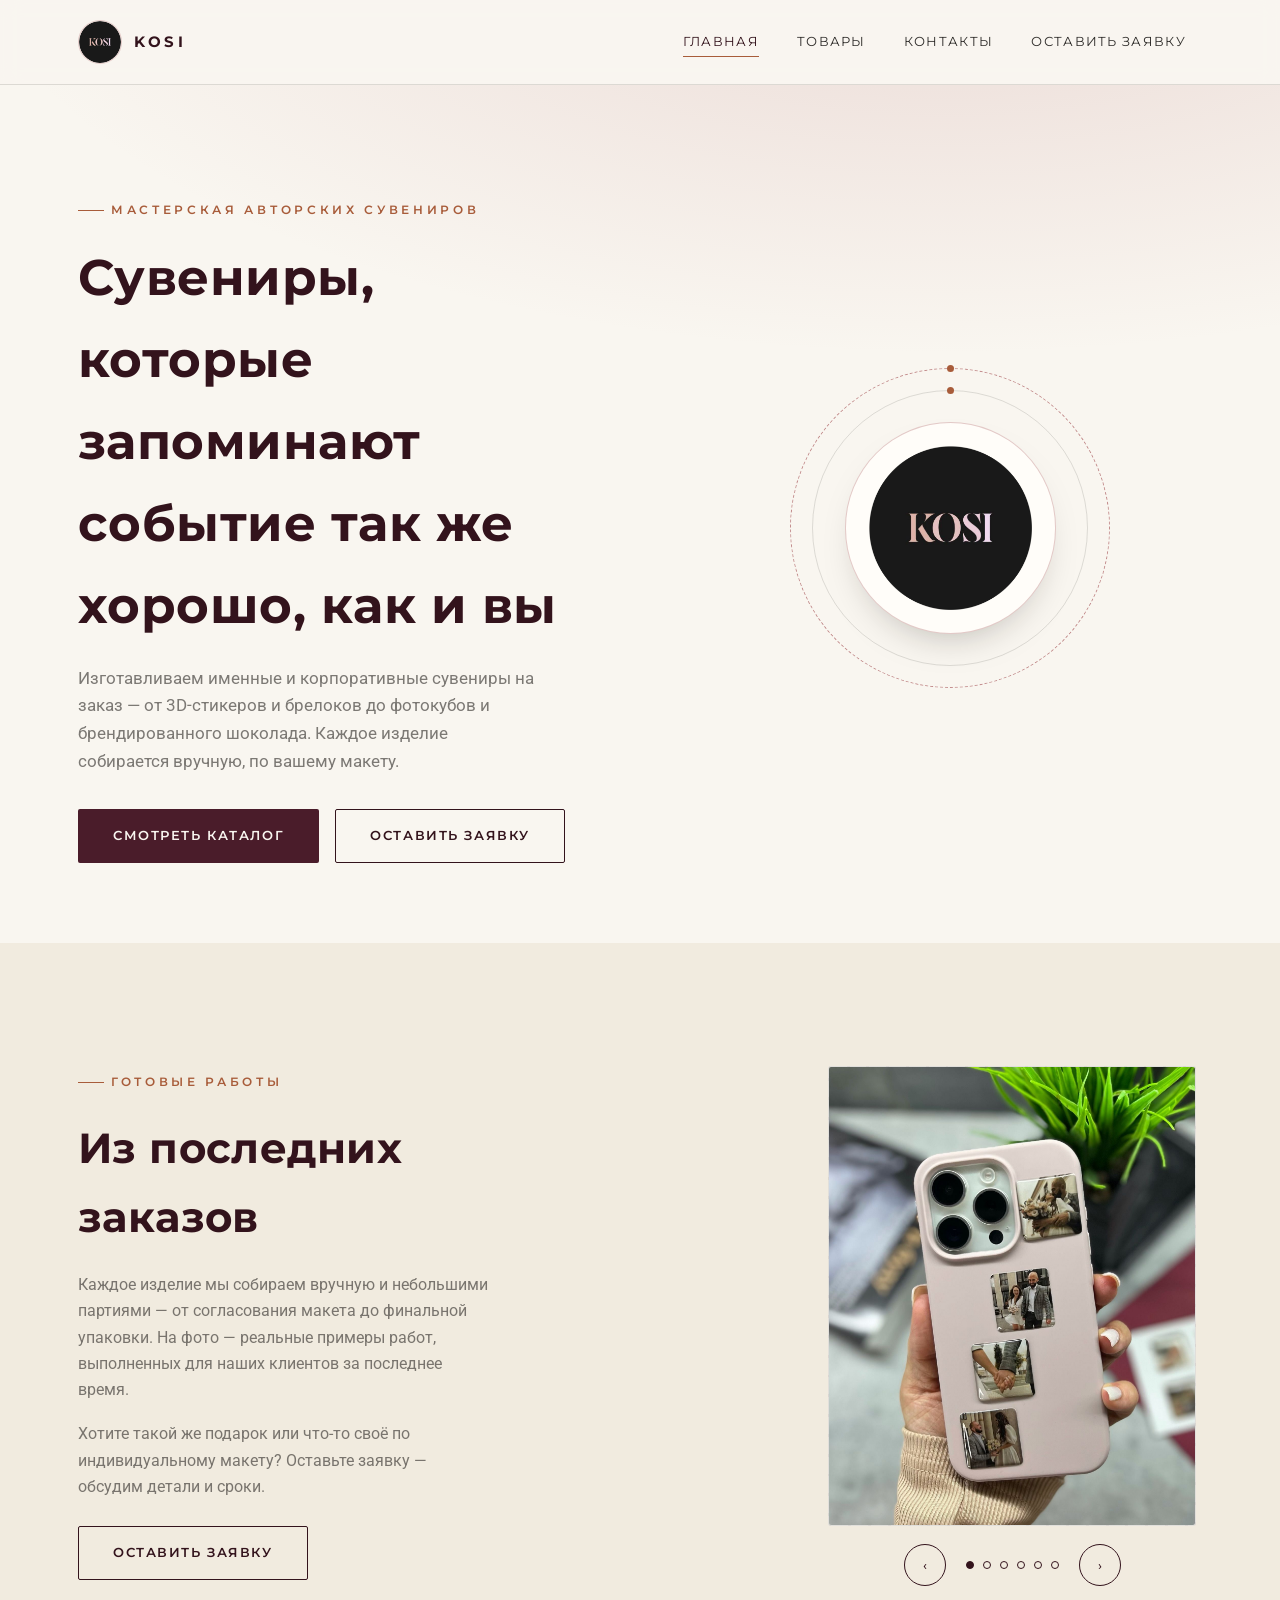
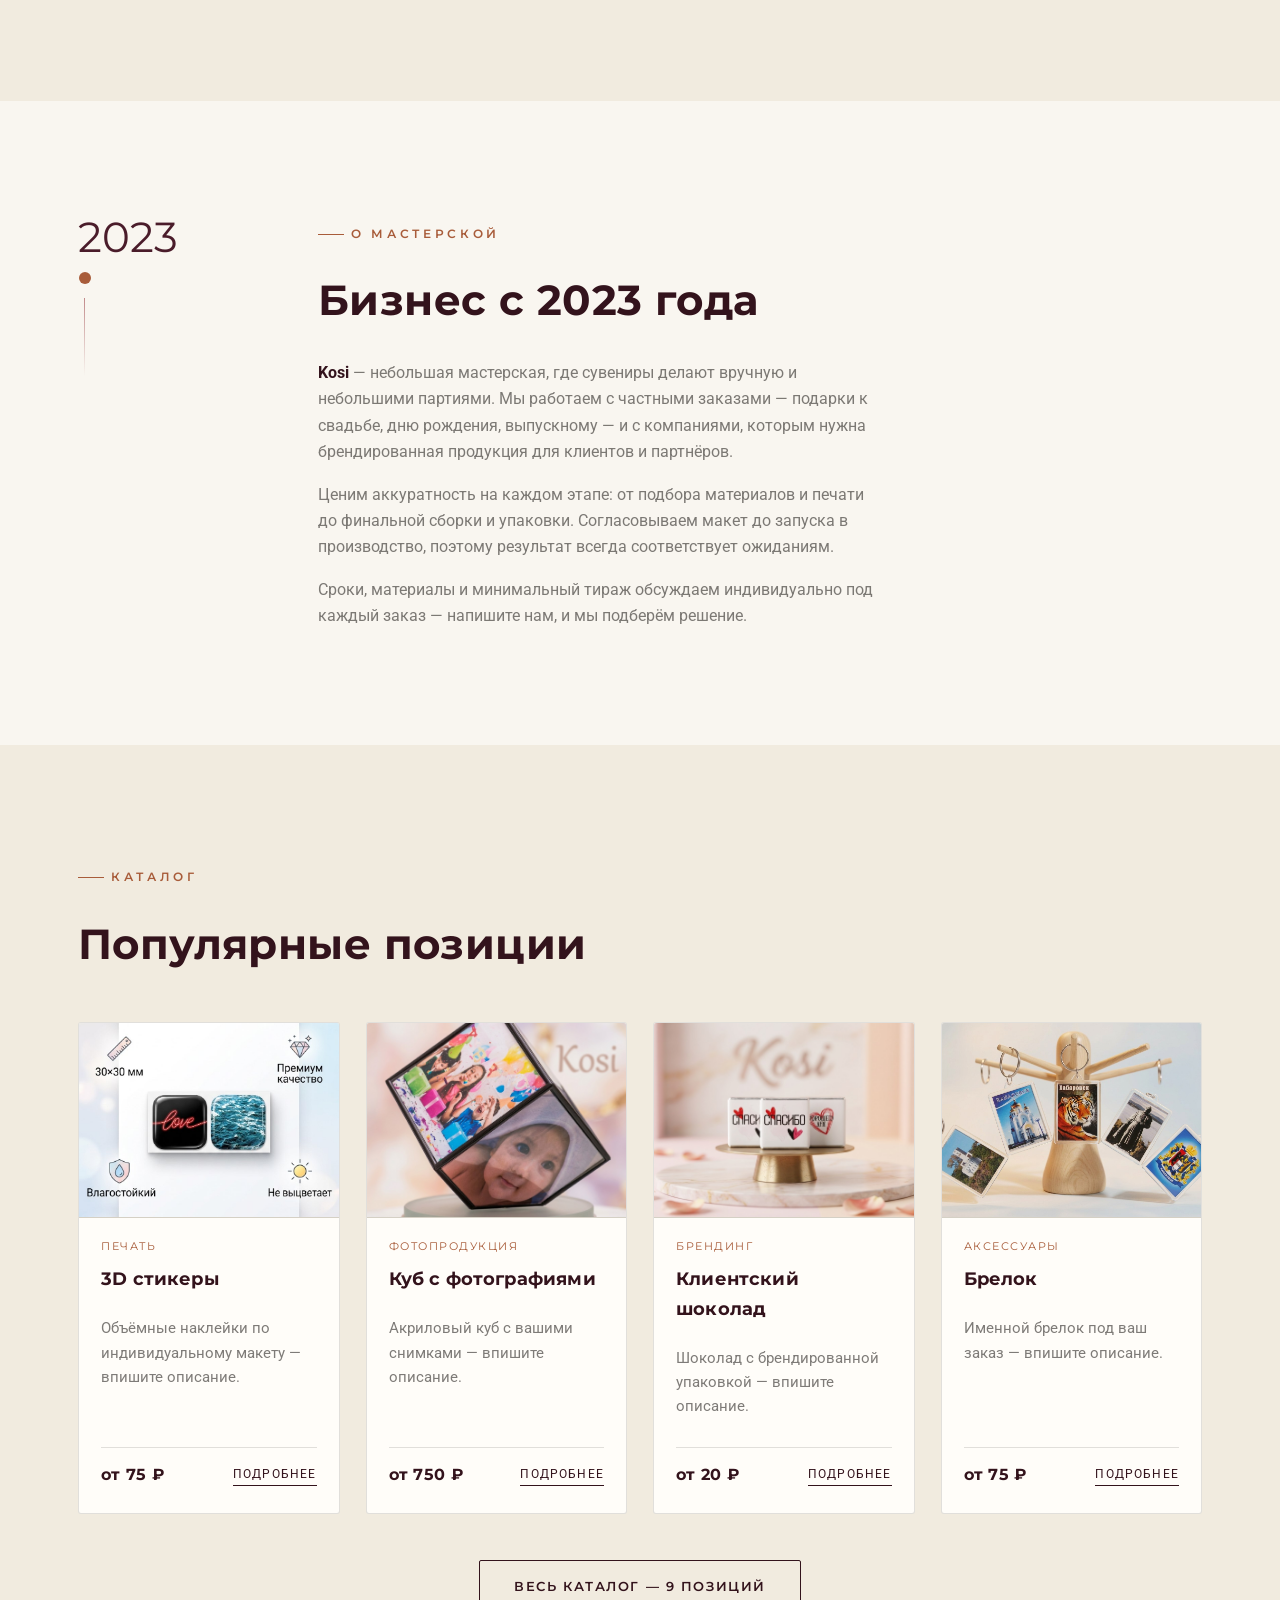
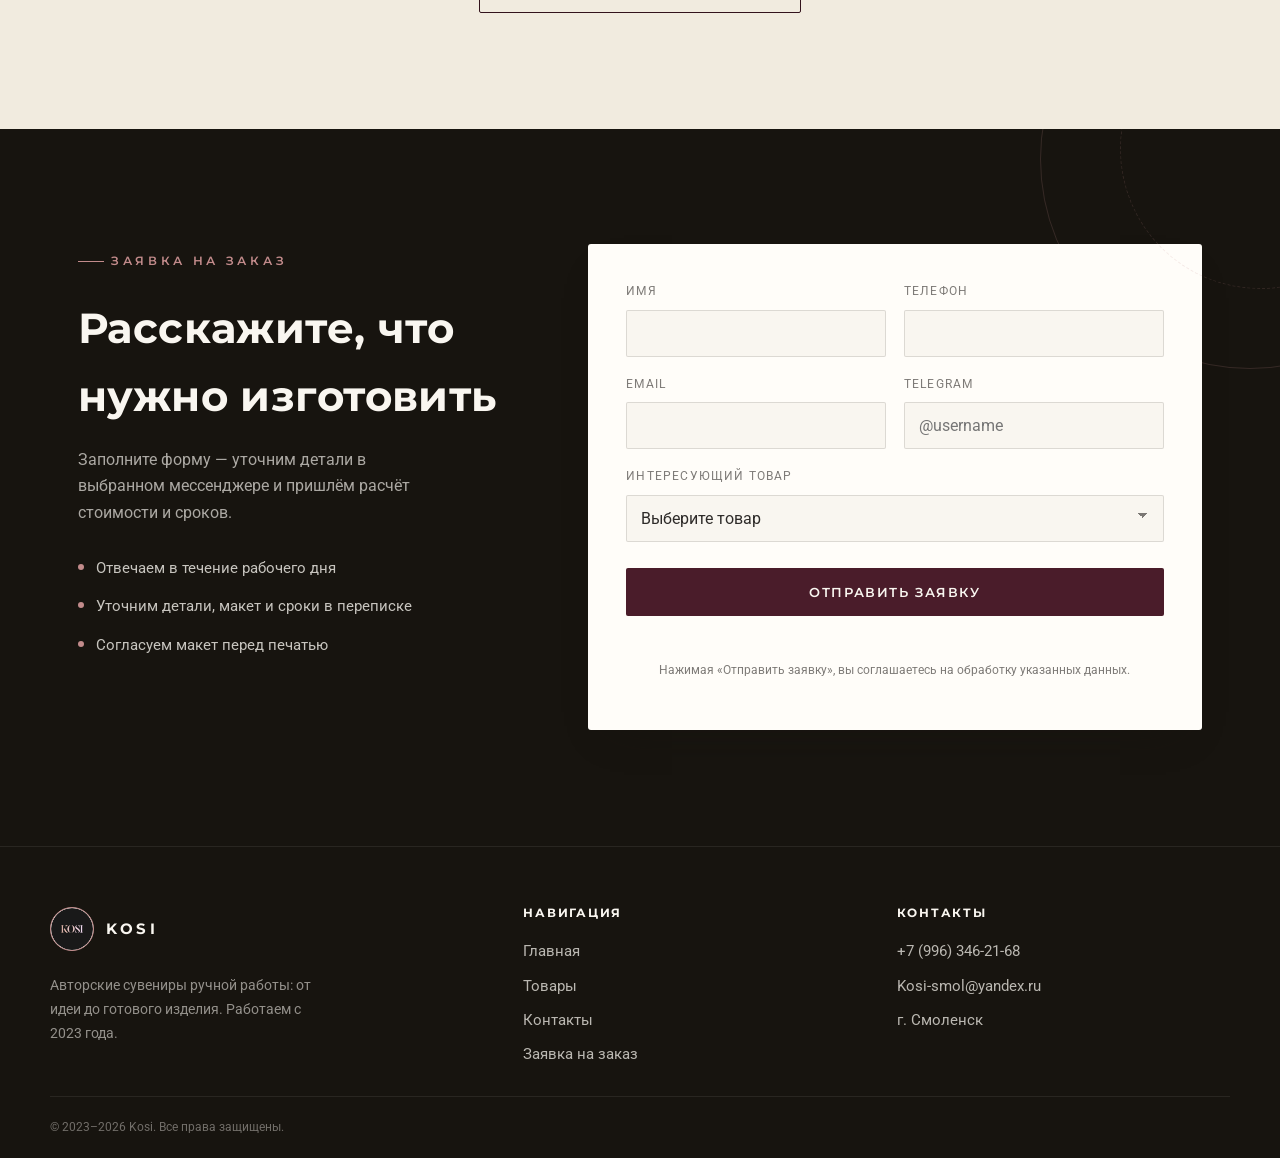
==== commit ce661eb7: "Update index.html" ====
--- a/index.html
+++ b/index.html
@@ -97,7 +97,7 @@
             <h2 class="section-title">Из последних заказов</h2>
           </div>
         </div>
-        <p>Каждое изделие мы собираем вручную и небольшими партиями — от согласования макета до финальной упаковки. На фото справа — реальные примеры работ, выполненных для наших клиентов за последнее время.</p>
+        <p>Каждое изделие мы собираем вручную и небольшими партиями — от согласования макета до финальной упаковки. На фото — реальные примеры работ, выполненных для наших клиентов за последнее время.</p>
         <p>Хотите такой же подарок или что-то своё по индивидуальному макету? Оставьте заявку — обсудим детали и сроки.</p>
         <a href="#order" class="btn btn--ghost" style="margin-top:8px;">Оставить заявку</a>
       </div>
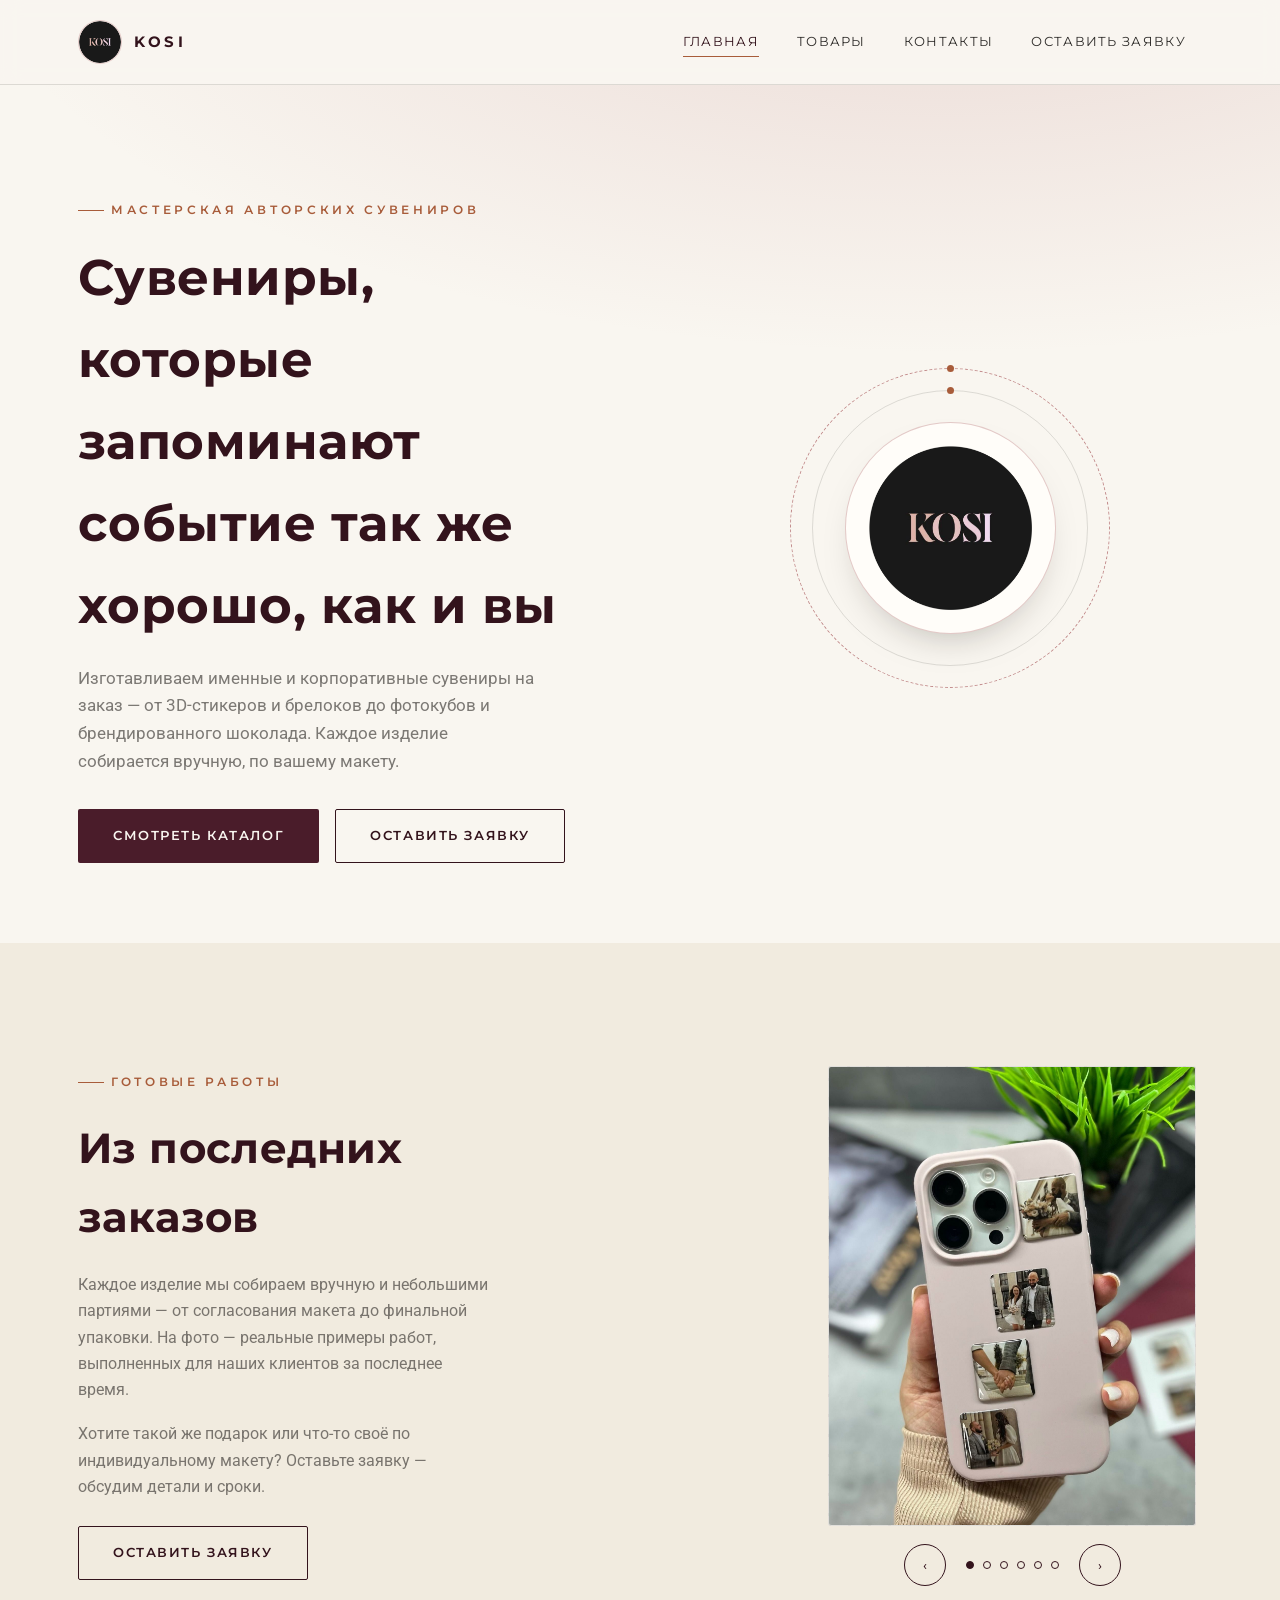
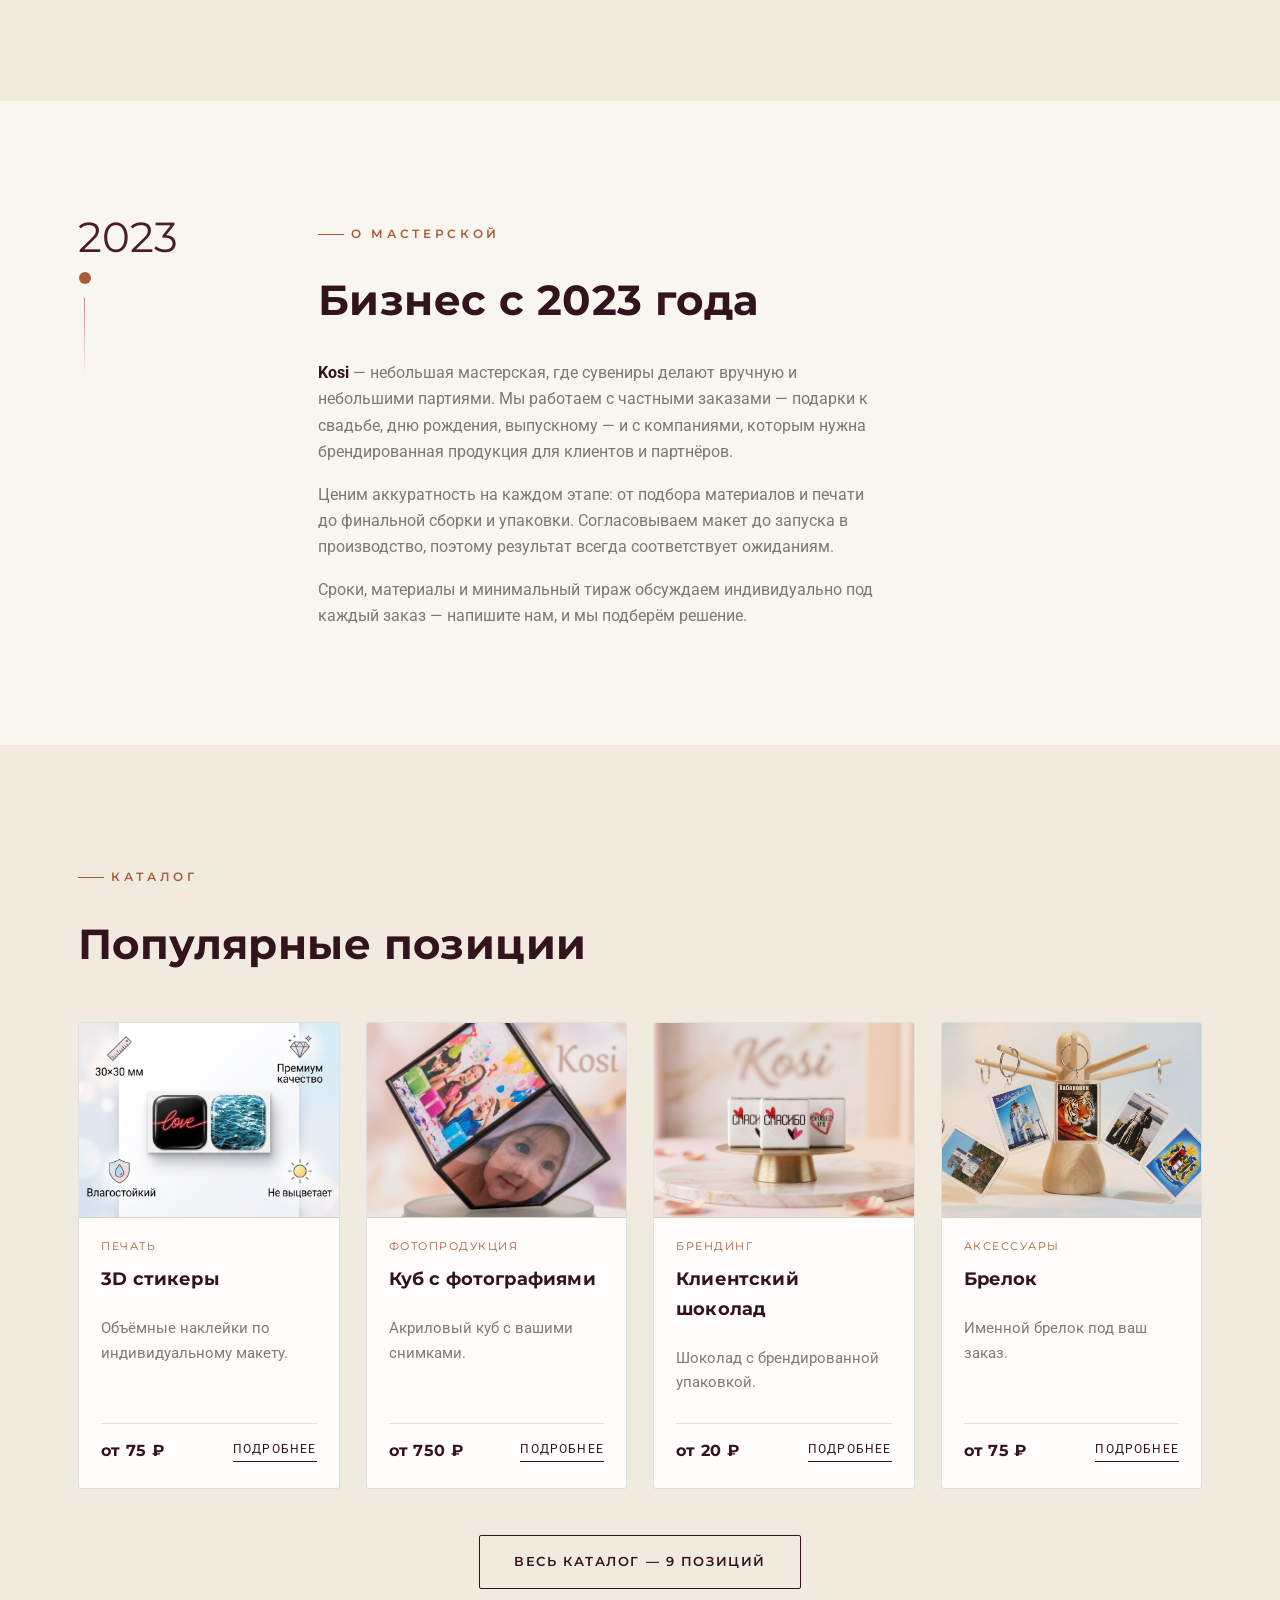
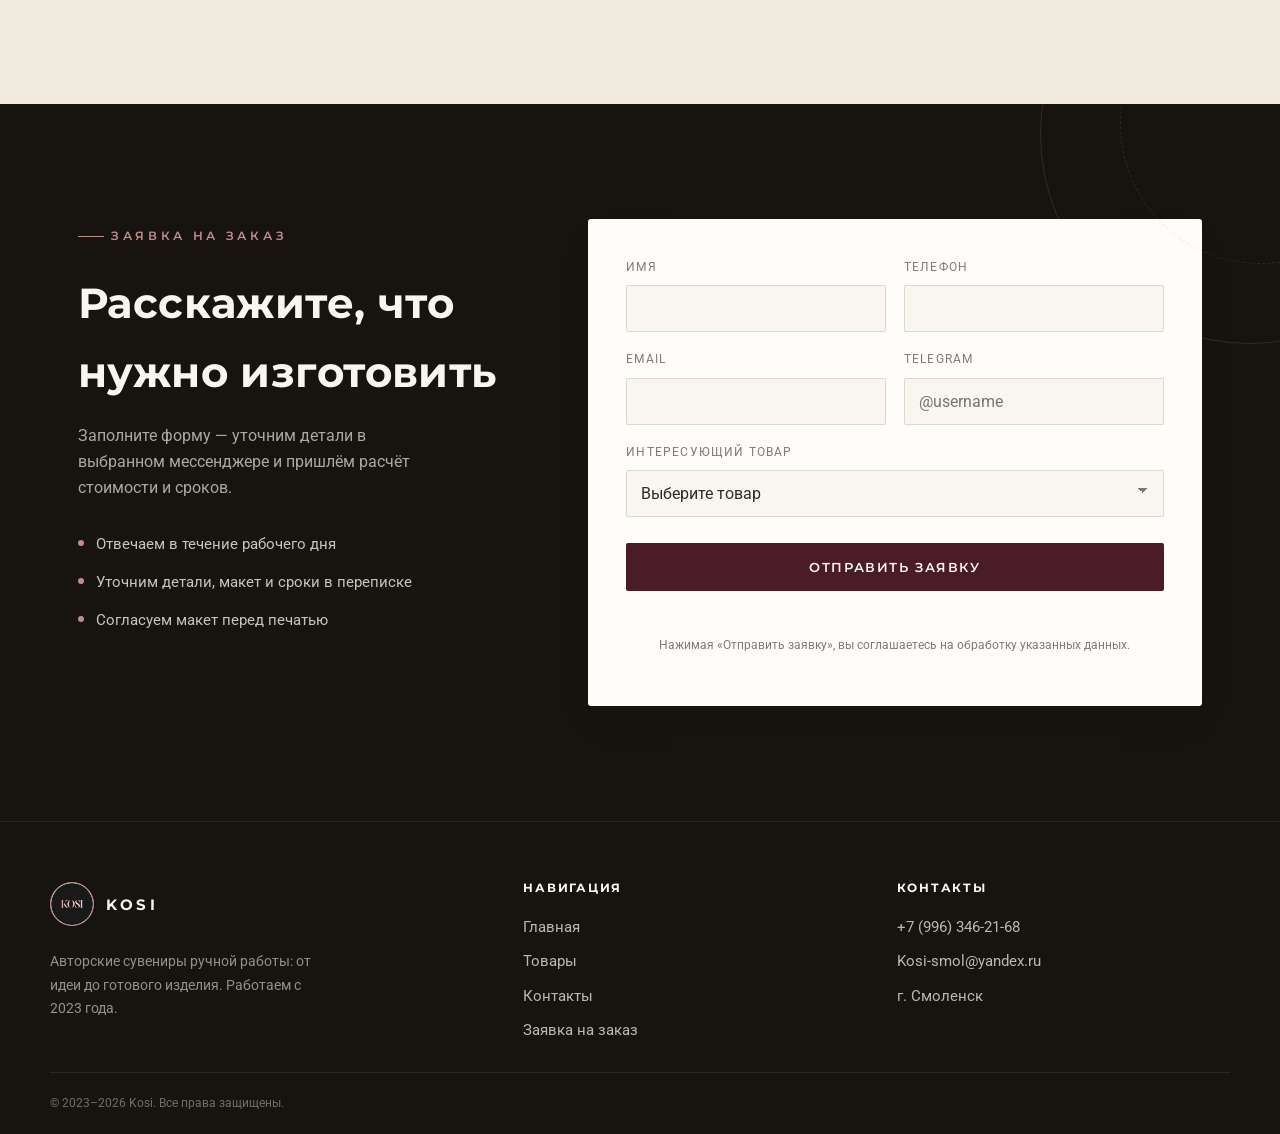
==== commit 891038bf: "Update index.html" ====
--- a/index.html
+++ b/index.html
@@ -174,7 +174,7 @@
           <div class="product-card__body">
             <span class="product-card__eyebrow">Печать</span>
             <h3 class="product-card__title">3D стикеры</h3>
-            <p class="product-card__desc">Объёмные наклейки по индивидуальному макету — впишите описание.</p>
+            <p class="product-card__desc">Объёмные наклейки по индивидуальному макету.</p>
             <div class="product-card__foot">
               <span class="product-card__price">от 75 ₽</span>
               <a href="catalog.html" class="product-card__link">Подробнее</a>
@@ -187,7 +187,7 @@
           <div class="product-card__body">
             <span class="product-card__eyebrow">Фотопродукция</span>
             <h3 class="product-card__title">Куб с фотографиями</h3>
-            <p class="product-card__desc">Акриловый куб с вашими снимками — впишите описание.</p>
+            <p class="product-card__desc">Акриловый куб с вашими снимками.</p>
             <div class="product-card__foot">
               <span class="product-card__price">от 750 ₽</span>
               <a href="catalog.html" class="product-card__link">Подробнее</a>
@@ -200,7 +200,7 @@
           <div class="product-card__body">
             <span class="product-card__eyebrow">Брендинг</span>
             <h3 class="product-card__title">Клиентский шоколад</h3>
-            <p class="product-card__desc">Шоколад с брендированной упаковкой — впишите описание.</p>
+            <p class="product-card__desc">Шоколад с брендированной упаковкой.</p>
             <div class="product-card__foot">
               <span class="product-card__price">от 20 ₽</span>
               <a href="catalog.html" class="product-card__link">Подробнее</a>
@@ -213,7 +213,7 @@
           <div class="product-card__body">
             <span class="product-card__eyebrow">Аксессуары</span>
             <h3 class="product-card__title">Брелок</h3>
-            <p class="product-card__desc">Именной брелок под ваш заказ — впишите описание.</p>
+            <p class="product-card__desc">Именной брелок под ваш заказ.</p>
             <div class="product-card__foot">
               <span class="product-card__price">от 75 ₽</span>
               <a href="catalog.html" class="product-card__link">Подробнее</a>
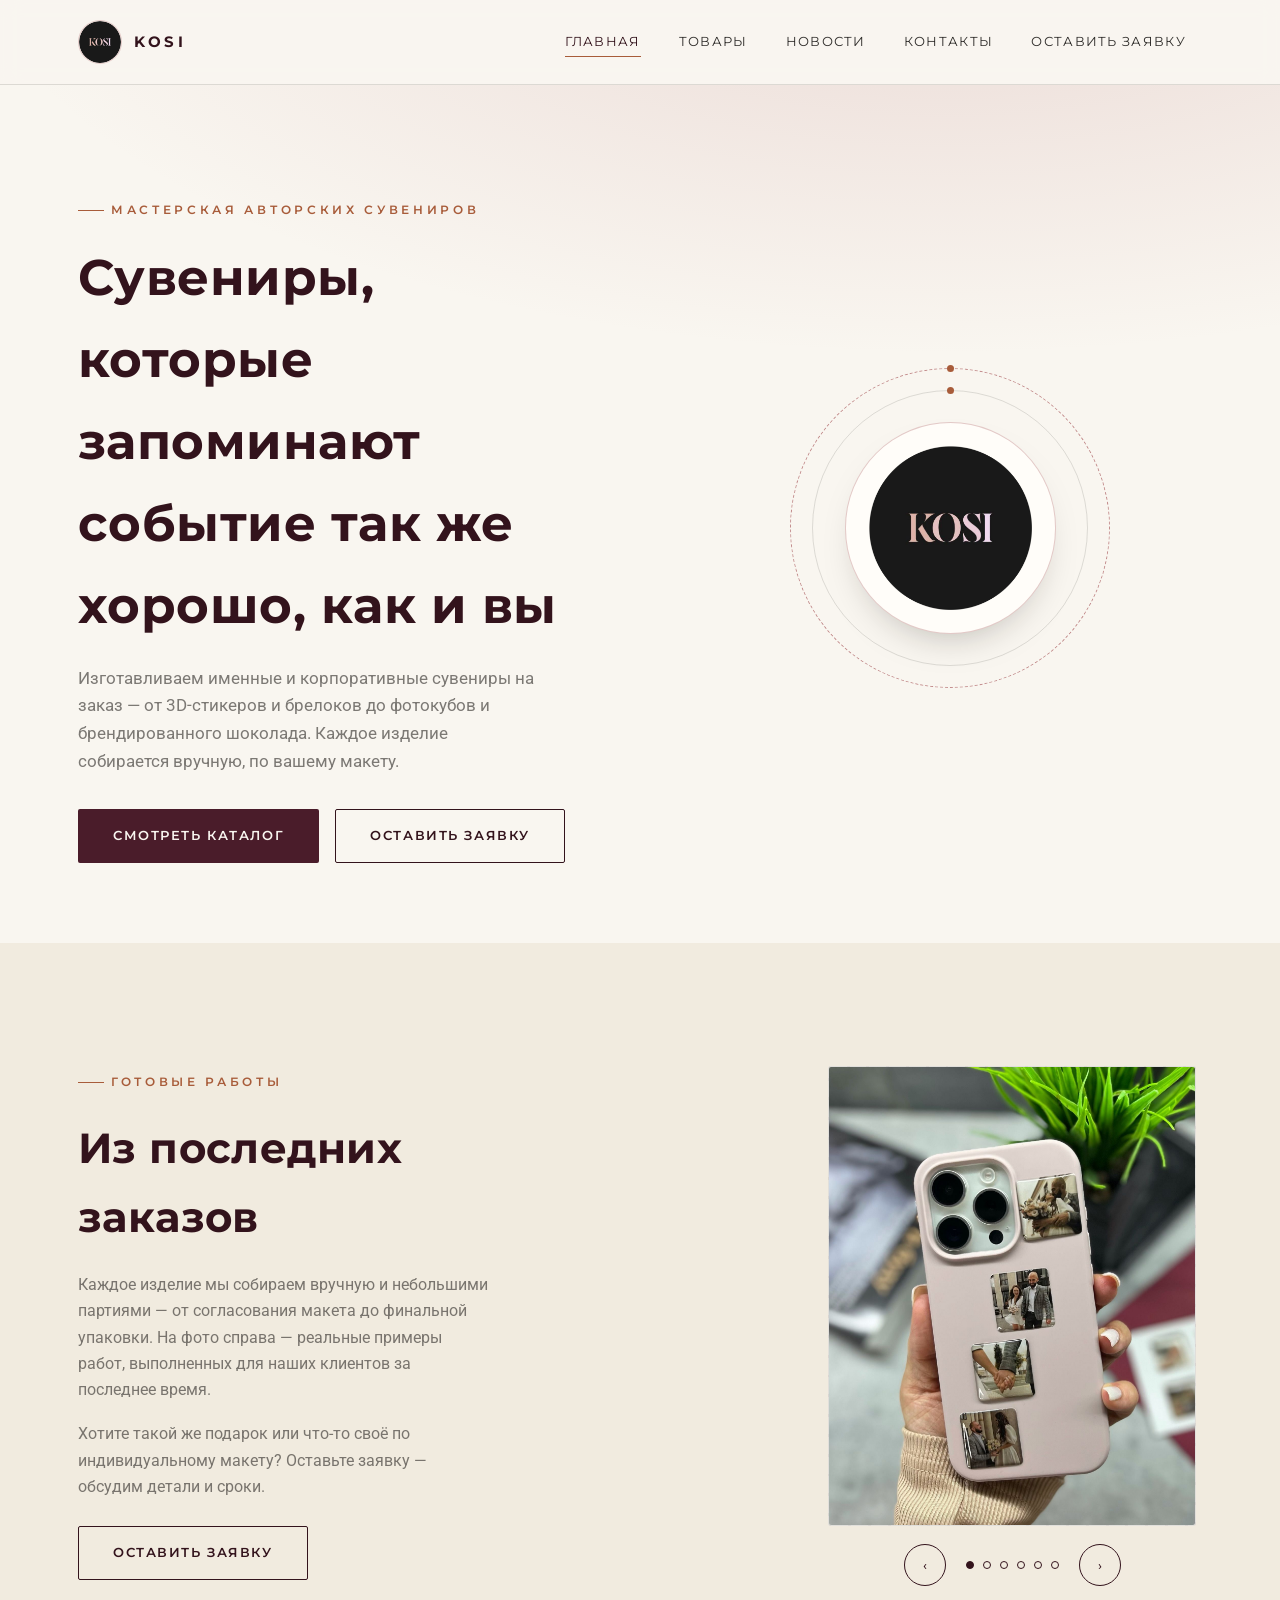
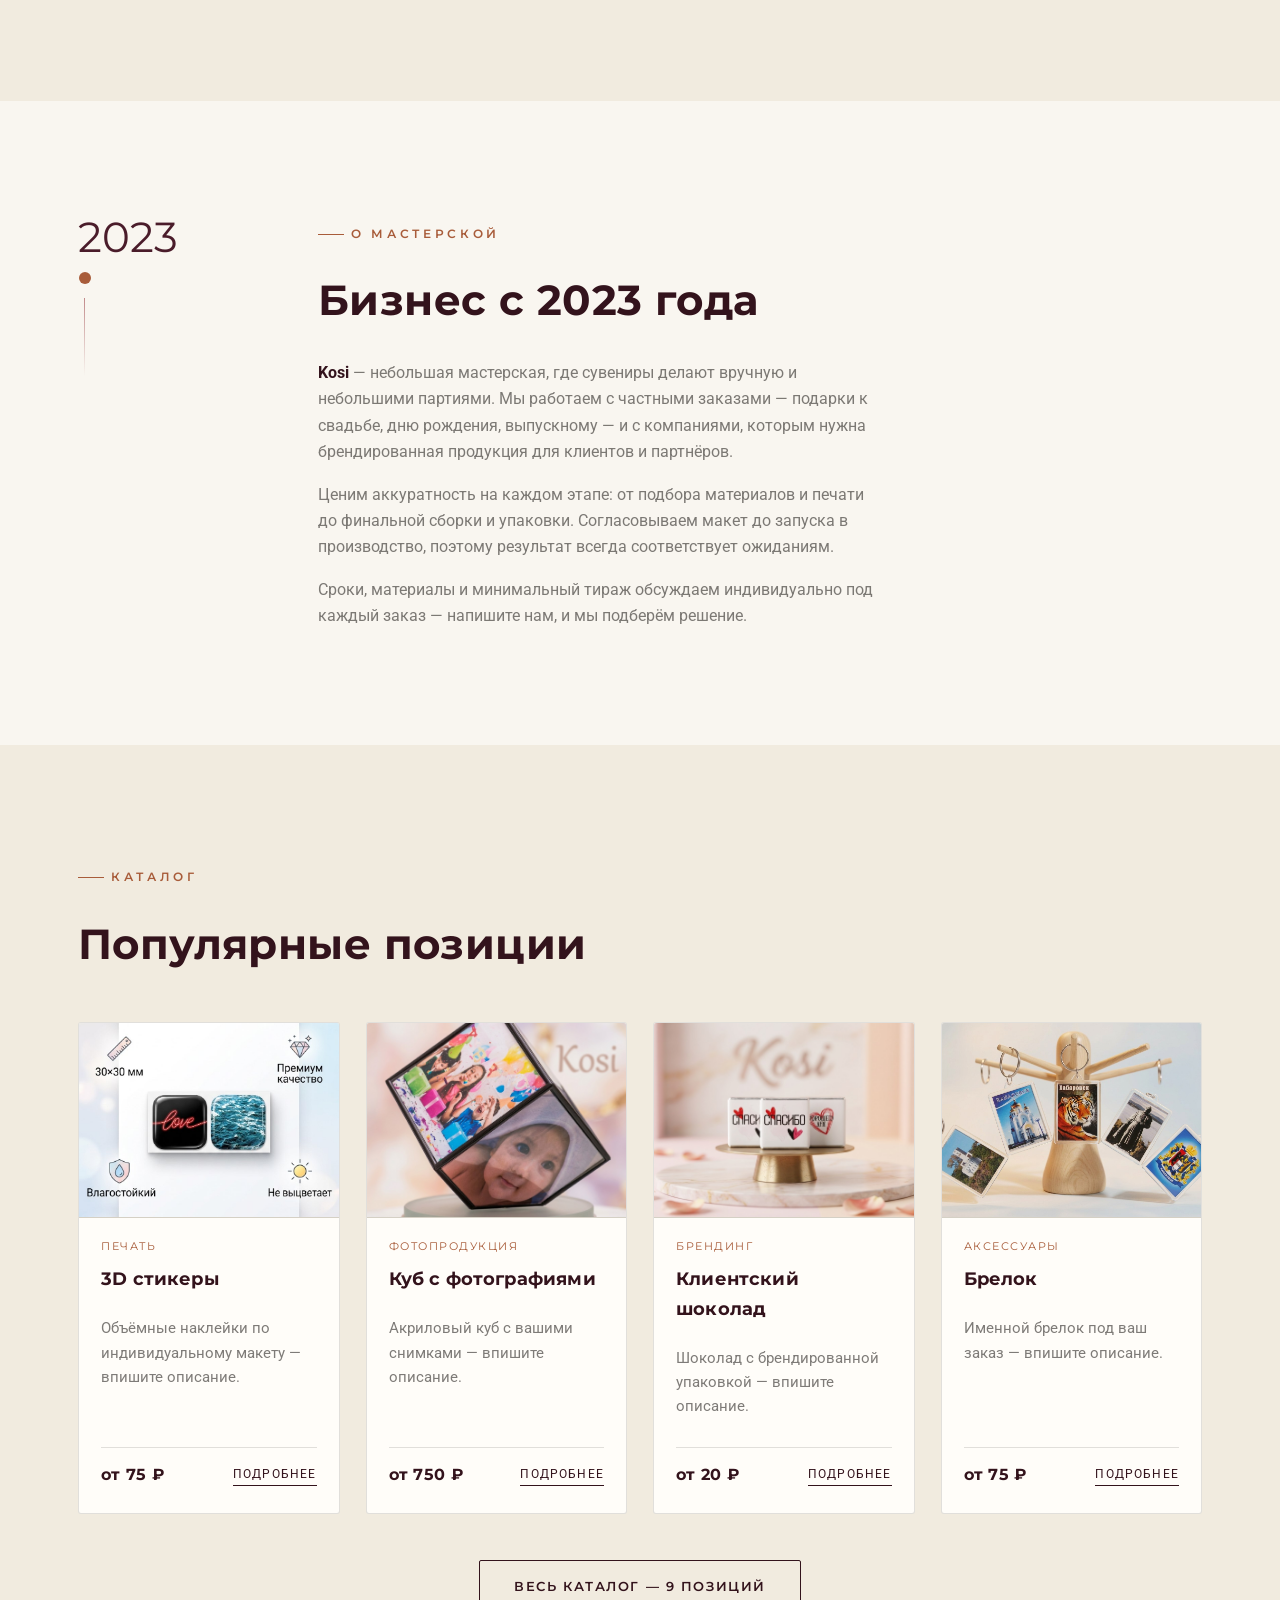
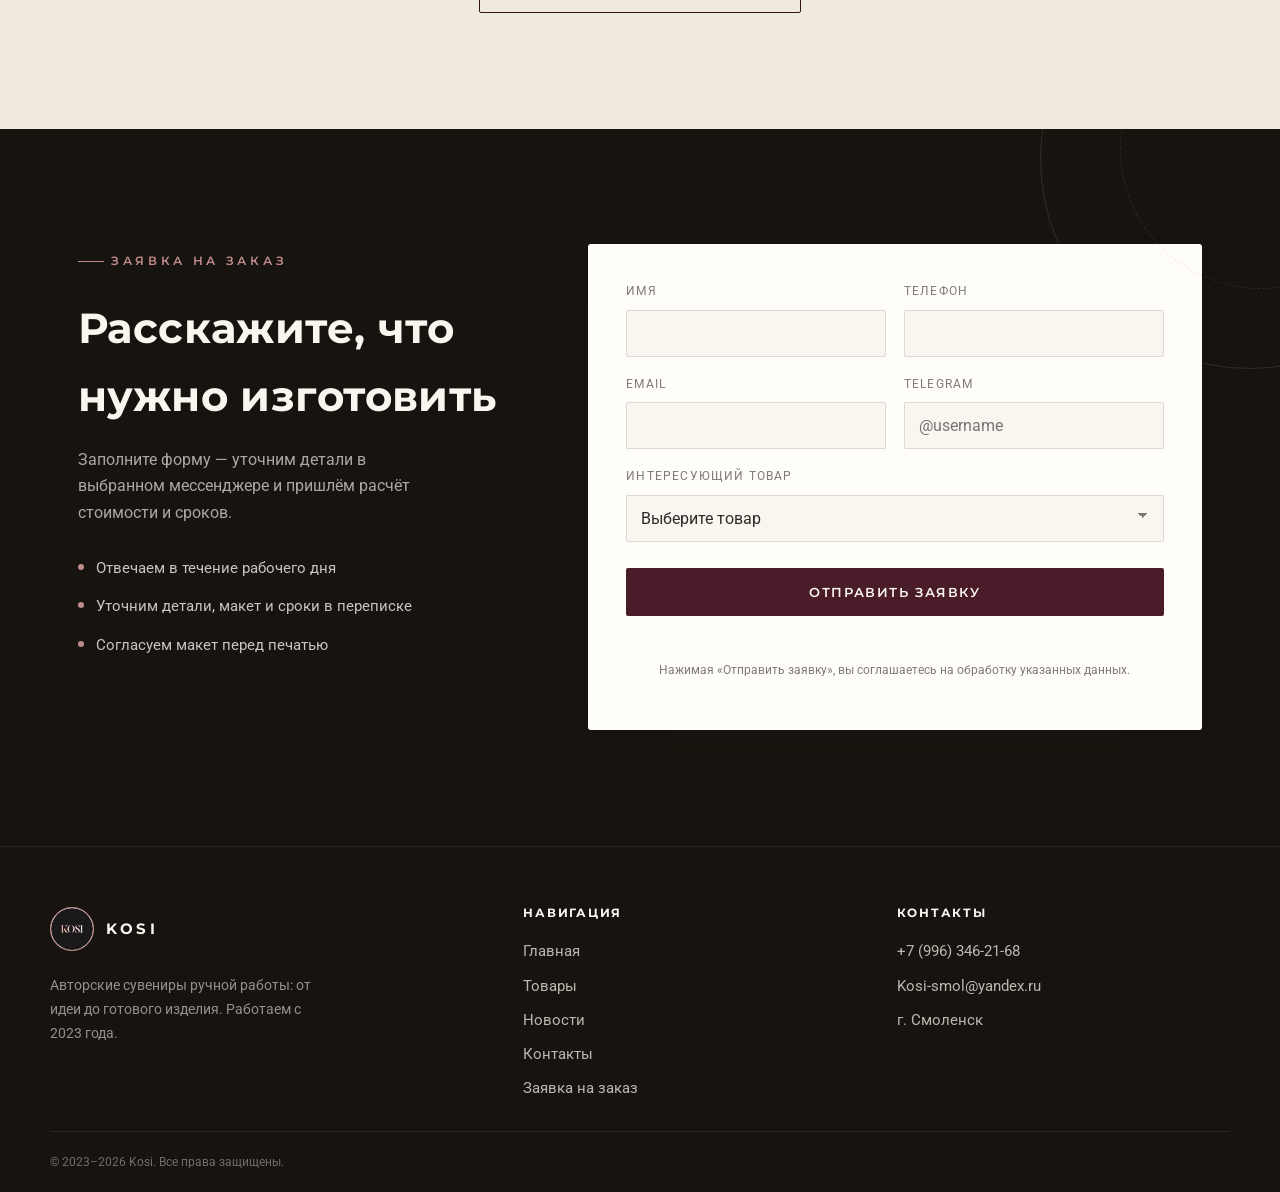
==== commit aac16230: "Update index.html" ====
--- a/index.html
+++ b/index.html
@@ -55,6 +55,7 @@
     <nav class="main-nav" aria-label="Основная навигация">
       <a href="index.html" aria-current="page">Главная</a>
       <a href="catalog.html">Товары</a>
+      <a href="posts.html">Новости</a>
       <a href="contacts.html">Контакты</a>
       <a href="#order">Оставить заявку</a>
     </nav>
@@ -97,7 +98,7 @@
             <h2 class="section-title">Из последних заказов</h2>
           </div>
         </div>
-        <p>Каждое изделие мы собираем вручную и небольшими партиями — от согласования макета до финальной упаковки. На фото — реальные примеры работ, выполненных для наших клиентов за последнее время.</p>
+        <p>Каждое изделие мы собираем вручную и небольшими партиями — от согласования макета до финальной упаковки. На фото справа — реальные примеры работ, выполненных для наших клиентов за последнее время.</p>
         <p>Хотите такой же подарок или что-то своё по индивидуальному макету? Оставьте заявку — обсудим детали и сроки.</p>
         <a href="#order" class="btn btn--ghost" style="margin-top:8px;">Оставить заявку</a>
       </div>
@@ -174,7 +175,7 @@
           <div class="product-card__body">
             <span class="product-card__eyebrow">Печать</span>
             <h3 class="product-card__title">3D стикеры</h3>
-            <p class="product-card__desc">Объёмные наклейки по индивидуальному макету.</p>
+            <p class="product-card__desc">Объёмные наклейки по индивидуальному макету — впишите описание.</p>
             <div class="product-card__foot">
               <span class="product-card__price">от 75 ₽</span>
               <a href="catalog.html" class="product-card__link">Подробнее</a>
@@ -187,7 +188,7 @@
           <div class="product-card__body">
             <span class="product-card__eyebrow">Фотопродукция</span>
             <h3 class="product-card__title">Куб с фотографиями</h3>
-            <p class="product-card__desc">Акриловый куб с вашими снимками.</p>
+            <p class="product-card__desc">Акриловый куб с вашими снимками — впишите описание.</p>
             <div class="product-card__foot">
               <span class="product-card__price">от 750 ₽</span>
               <a href="catalog.html" class="product-card__link">Подробнее</a>
@@ -200,7 +201,7 @@
           <div class="product-card__body">
             <span class="product-card__eyebrow">Брендинг</span>
             <h3 class="product-card__title">Клиентский шоколад</h3>
-            <p class="product-card__desc">Шоколад с брендированной упаковкой.</p>
+            <p class="product-card__desc">Шоколад с брендированной упаковкой — впишите описание.</p>
             <div class="product-card__foot">
               <span class="product-card__price">от 20 ₽</span>
               <a href="catalog.html" class="product-card__link">Подробнее</a>
@@ -213,7 +214,7 @@
           <div class="product-card__body">
             <span class="product-card__eyebrow">Аксессуары</span>
             <h3 class="product-card__title">Брелок</h3>
-            <p class="product-card__desc">Именной брелок под ваш заказ.</p>
+            <p class="product-card__desc">Именной брелок под ваш заказ — впишите описание.</p>
             <div class="product-card__foot">
               <span class="product-card__price">от 75 ₽</span>
               <a href="catalog.html" class="product-card__link">Подробнее</a>
@@ -311,6 +312,7 @@
       <ul>
         <li><a href="index.html">Главная</a></li>
         <li><a href="catalog.html">Товары</a></li>
+        <li><a href="posts.html">Новости</a></li>
         <li><a href="contacts.html">Контакты</a></li>
         <li><a href="#order">Заявка на заказ</a></li>
       </ul>
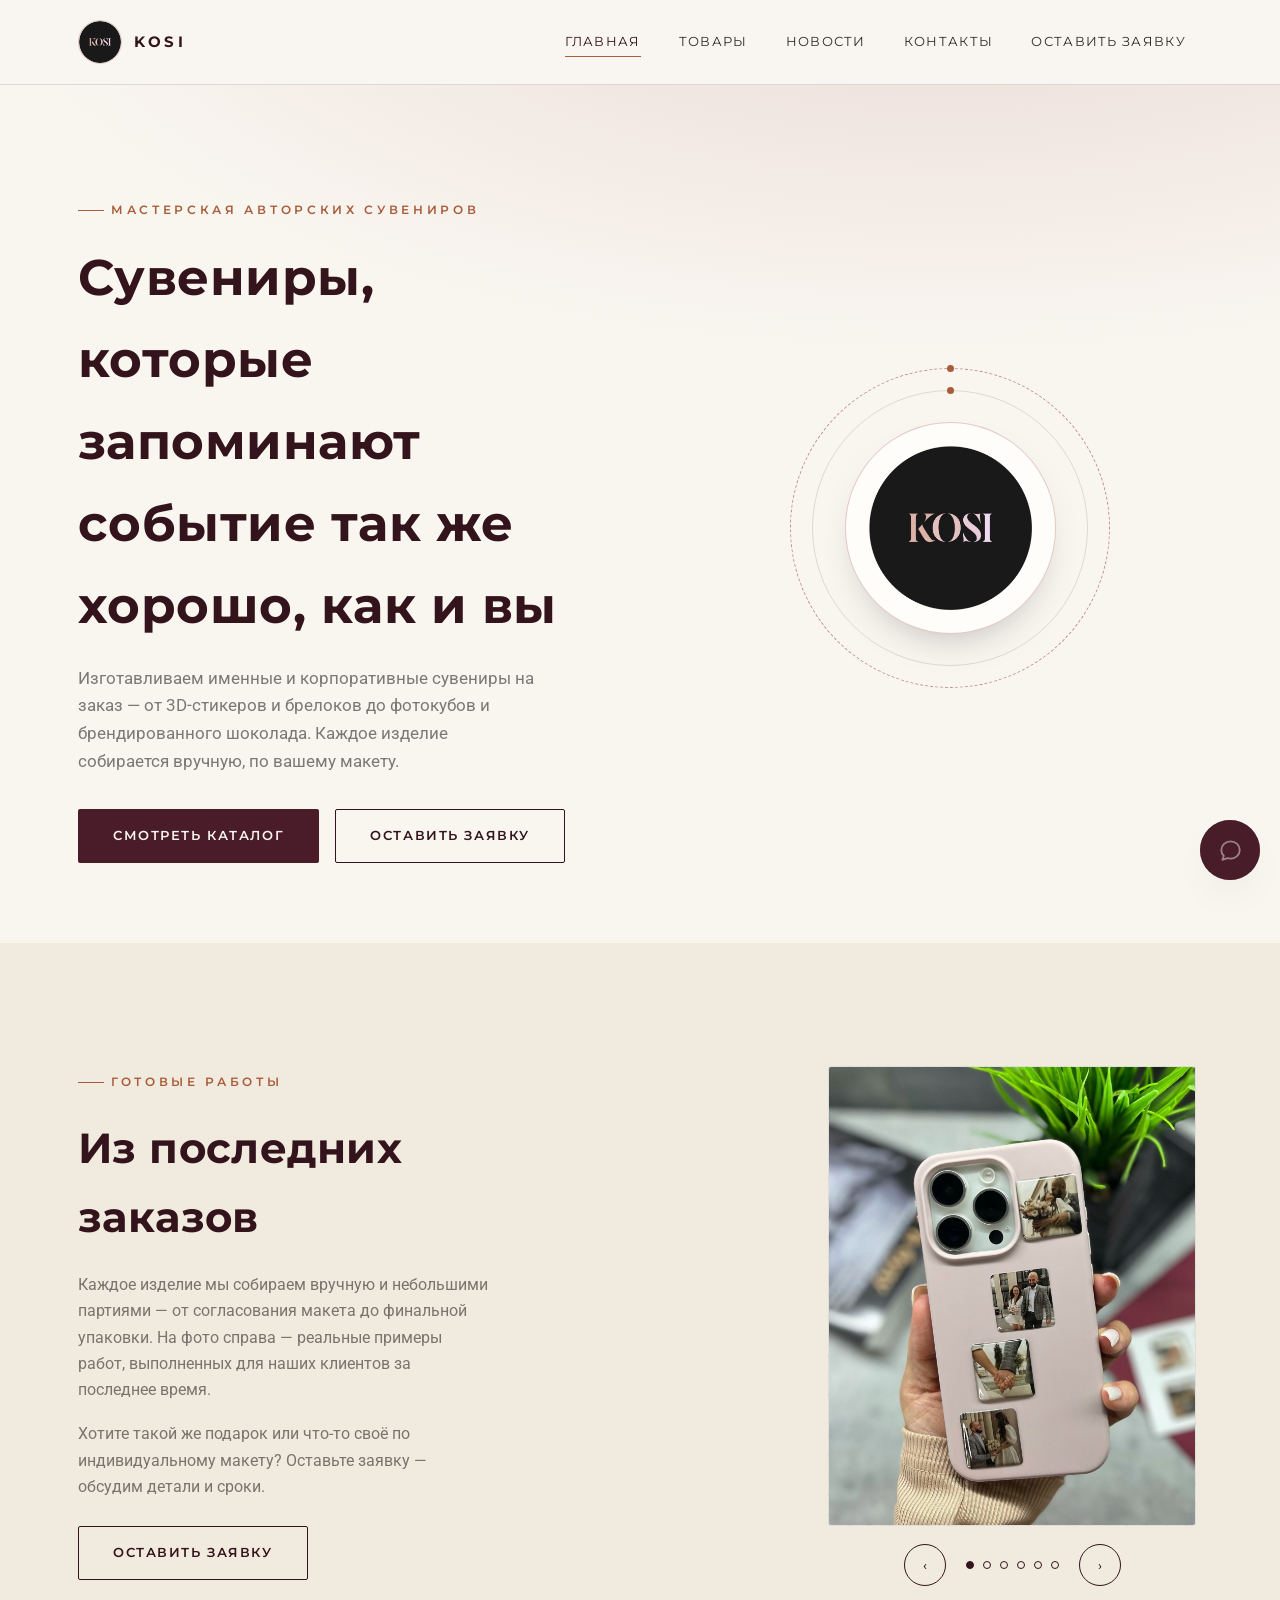
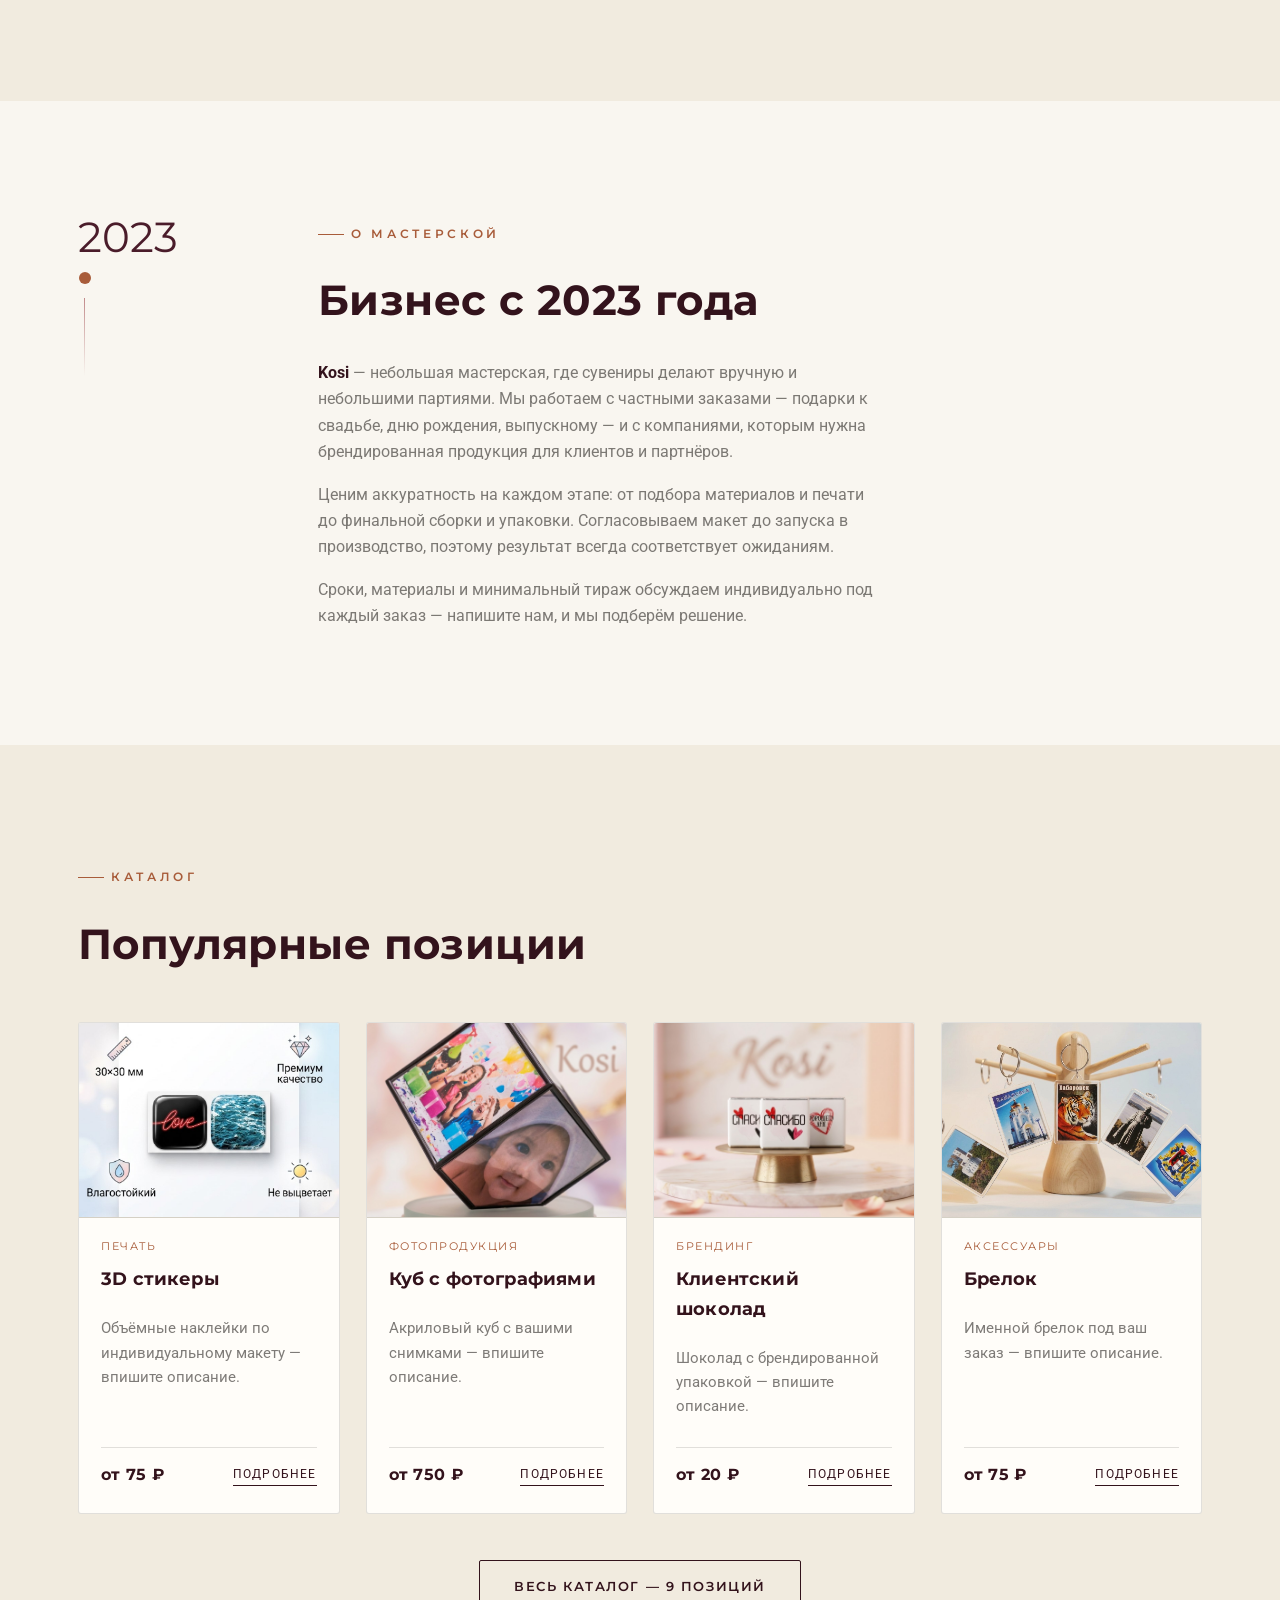
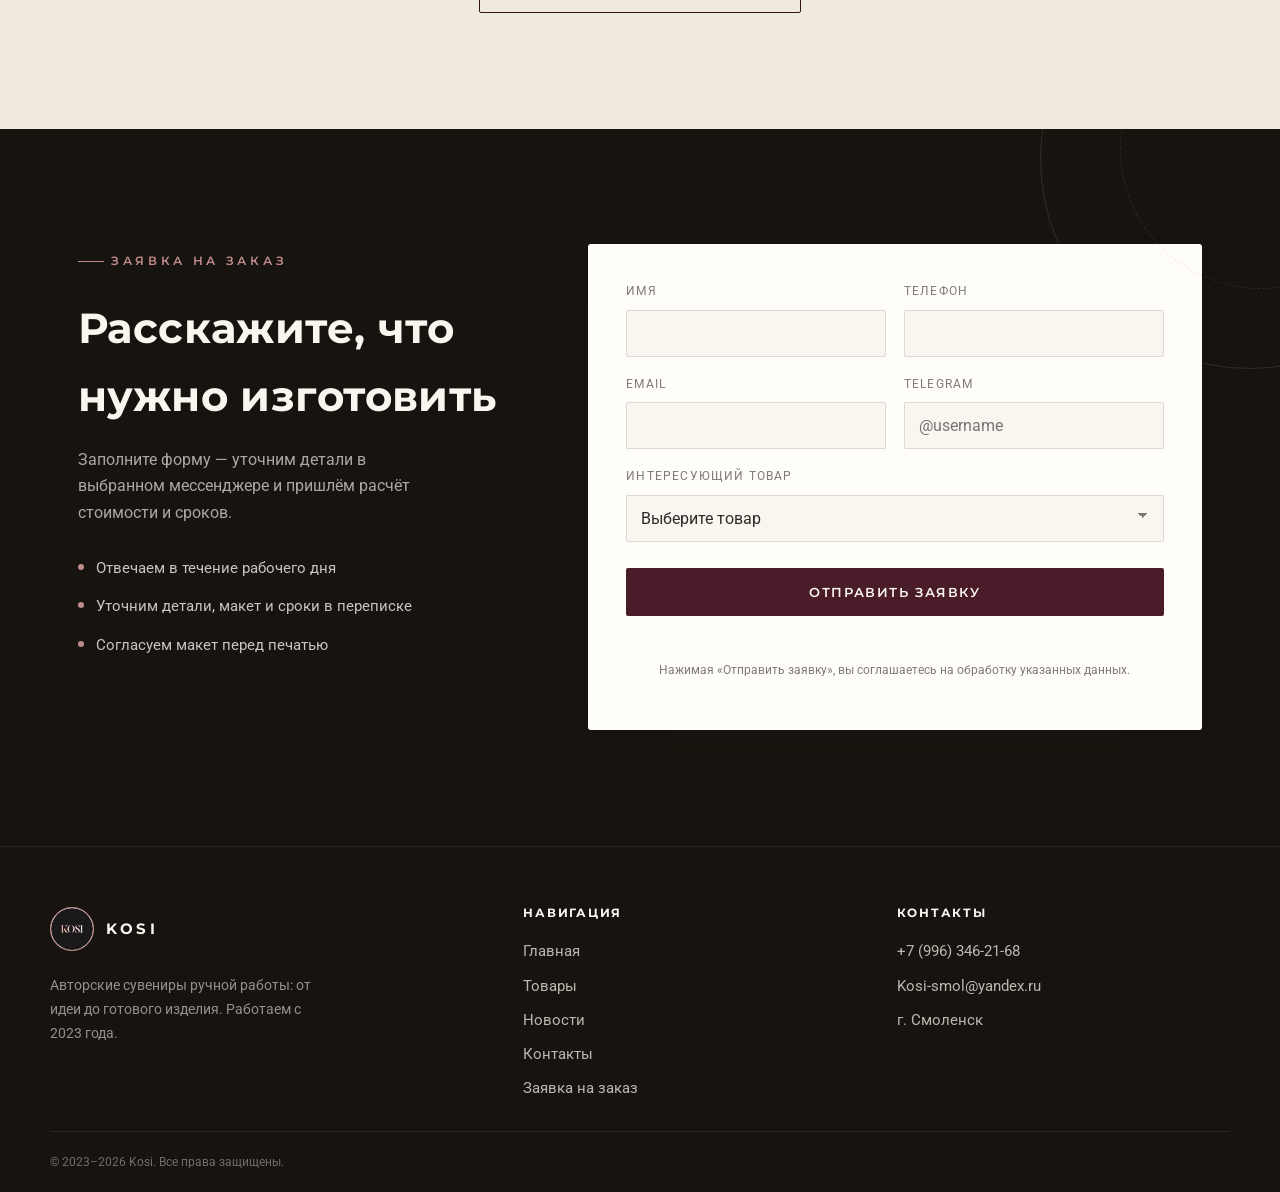
==== commit 7fcdd83e: "Update index.html" ====
--- a/index.html
+++ b/index.html
@@ -36,6 +36,7 @@
 <link rel="preconnect" href="https://fonts.gstatic.com" crossorigin>
 <link href="https://fonts.googleapis.com/css2?family=Montserrat:wght@500;600;700&family=Roboto:wght@400;500&display=swap" rel="stylesheet">
 <link rel="stylesheet" href="style.css">
+<link rel="stylesheet" href="chat-widget.css">
 </head>
 <body>
 
@@ -333,5 +334,6 @@
 </footer>
 
 <script src="main.js"></script>
+<script src="chat-widget.js"></script>
 </body>
 </html>
--- a/style.css
+++ b/style.css
@@ -1,6 +1,7 @@
 /* =========================================================
    KOSI — сувенирная мастерская
    Дизайн-токены и общие стили сайта
+   Адаптивность доработана для всех устройств
    ========================================================= */
 
 :root{
@@ -582,7 +583,6 @@
   font-size: 1.12rem;
   color: var(--burgundy-ink);
 }
-/* Редактируемое поле описания товара — впишите текст здесь через код */
 .product-card__desc{
   color: var(--graphite-60);
   font-size: .92rem;
@@ -596,7 +596,6 @@
   padding-top: 14px;
   border-top: 1px solid var(--line);
 }
-/* Редактируемое поле цены — впишите цену здесь через код */
 .product-card__price{
   font-family: var(--f-display);
   font-weight:700;
@@ -613,6 +612,118 @@
 }
 .product-card--linkable{ cursor: pointer; }
 .product-card--linkable .product-card__link{ background:none; border-width: 0 0 1px; }
+
+/* ==================== ПОСТЫ (НОВОСТИ) ==================== */
+.posts-grid{
+  display:grid;
+  grid-template-columns: repeat(auto-fit, minmax(280px, 1fr));
+  gap: 26px;
+}
+.post-card{
+  background: var(--paper);
+  border: 1px solid var(--line);
+  border-radius: var(--radius-lg);
+  overflow:hidden;
+  display:flex;
+  flex-direction:column;
+  transition: transform .35s var(--ease), box-shadow .35s var(--ease), border-color .35s;
+}
+.post-card:hover{
+  transform: translateY(-6px);
+  box-shadow: var(--shadow-card);
+  border-color: var(--line-rose);
+}
+.post-card__media{
+  aspect-ratio: 4/3;
+  position: relative;
+  overflow: hidden;
+  background: var(--cream-soft);
+  border-bottom: 1px solid var(--line);
+}
+.post-slider-track{
+  display:flex;
+  height:100%;
+  transition: transform .4s var(--ease);
+}
+.post-slide{
+  flex: 0 0 100%;
+  height:100%;
+  position:relative;
+  background:#000;
+}
+.post-slide img,
+.post-slide video{
+  position:absolute;
+  inset:0;
+  width:100%;
+  height:100%;
+  object-fit:cover;
+  object-position:center;
+}
+.post-slider-arrow{
+  position:absolute;
+  top:50%;
+  transform:translateY(-50%);
+  width:32px;
+  height:32px;
+  border-radius:50%;
+  border:1px solid var(--line);
+  background: var(--paper);
+  color: var(--burgundy-ink);
+  display:flex;
+  align-items:center;
+  justify-content:center;
+  cursor:pointer;
+  font-size:1.1rem;
+  line-height:1;
+  z-index:2;
+  opacity:.92;
+  transition: background .3s, color .3s;
+}
+.post-slider-arrow:hover{ background: var(--burgundy-ink); color: var(--cream); }
+.post-slider-arrow--prev{ left:10px; }
+.post-slider-arrow--next{ right:10px; }
+.post-slider-dots{
+  position:absolute;
+  left:0;
+  right:0;
+  bottom:10px;
+  display:flex;
+  justify-content:center;
+  gap:6px;
+  z-index:2;
+}
+.post-slider-dots button{
+  width:7px;
+  height:7px;
+  padding:0;
+  border-radius:50%;
+  background: rgba(255,255,255,.55);
+  border:1px solid rgba(0,0,0,.18);
+  cursor:pointer;
+}
+.post-slider-dots button[aria-current="true"]{ background: var(--rose); border-color: var(--rose); }
+.post-card__media.is-single .post-slider-arrow,
+.post-card__media.is-single .post-slider-dots{ display:none; }
+.post-card__body{
+  padding: 20px 22px 24px;
+  display:flex;
+  flex-direction:column;
+  gap: 8px;
+  flex:1;
+}
+.post-card__date{
+  font-size: .68rem;
+  letter-spacing:.14em;
+  text-transform: uppercase;
+  color: var(--terracotta);
+  font-family: var(--f-display);
+}
+.post-card__text{
+  color: var(--graphite-60);
+  font-size: .94rem;
+  line-height: 1.6;
+}
 
 .products-more{
   text-align:center;
@@ -859,7 +970,6 @@
   min-height: 220px;
 }
 
-/* Слайдер фото внутри карточки товара */
 .lightbox-track{
   position:absolute;
   inset:0;
@@ -1029,7 +1139,6 @@
   height: 100%;
   object-fit: cover;
 }
-/* Поле ФИО владельца — впишите имя здесь через код */
 .owner-name{
   font-size: 1.5rem;
   margin-top: 4px;
@@ -1130,78 +1239,132 @@
 .reveal.is-visible{ opacity:1; transform:none; }
 
 /* =========================================================
-   АДАПТИВНОСТЬ
+   АДАПТИВНОСТЬ — улучшенная для всех устройств
    ========================================================= */
-@media (max-width: 980px){
-  .hero-grid{ grid-template-columns: 1fr; text-align:center; }
-  .hero-copy{ text-align:center; order:2; }
-  .hero-copy .eyebrow{ justify-content:center; }
-  .hero h1{ margin-left:auto; margin-right:auto; }
-  .hero .lede{ margin-left:auto; margin-right:auto; }
-  .hero-actions{ justify-content:center; }
-  .hero-emblem{ order:1; width:min(240px,58vw); }
-  .about-grid{ grid-template-columns: 1fr; }
-  .about-mark{ flex-direction:row; align-items:center; }
-  .about-mark__line{ width: 60px; height:1px; background: linear-gradient(90deg, var(--rose), transparent); margin: 0 14px; }
-  .order-grid{ grid-template-columns: 1fr; }
-  .owner-grid{ grid-template-columns: 220px 1fr; }
-  .footer-inner{ grid-template-columns: 1fr 1fr; }
-  .footer-brand{ grid-column: 1 / -1; }
-  .process-grid{ grid-template-columns: repeat(3,1fr); }
-  .works-layout{ grid-template-columns: 1fr .9fr; gap: 32px; }
-  .works-visual{ max-width: 320px; }
-}
-
-@media (max-width: 760px){
-  .main-nav{
+
+/* Планшеты и маленькие ноутбуки (до 1024px) */
+@media (max-width: 1024px) {
+  .container { padding: 0 24px; }
+  .footer-inner { gap: 30px; }
+  .owner-grid { grid-template-columns: 1fr; }
+  .owner-photo { max-width: 260px; }
+  .works-layout { grid-template-columns: 1fr; gap: 40px; }
+  .works-copy { max-width: 100%; text-align: center; }
+  .works-copy .section-head { justify-content: center; text-align: center; }
+  .works-copy .eyebrow { justify-content: center; }
+  .works-visual { max-width: 420px; margin: 0 auto; }
+  .process-grid { grid-template-columns: repeat(3, 1fr); }
+}
+
+/* Планшеты вертикальные и большие телефоны (до 820px) */
+@media (max-width: 820px) {
+  .hero-grid { grid-template-columns: 1fr; text-align: center; }
+  .hero-copy { text-align: center; order: 2; }
+  .hero-copy .eyebrow { justify-content: center; }
+  .hero h1 { margin-left: auto; margin-right: auto; }
+  .hero .lede { margin-left: auto; margin-right: auto; }
+  .hero-actions { justify-content: center; }
+  .hero-emblem { order: 1; width: min(240px, 58vw); }
+  .about-grid { grid-template-columns: 1fr; }
+  .about-mark { flex-direction: row; align-items: center; }
+  .about-mark__line { width: 60px; height: 1px; background: linear-gradient(90deg, var(--rose), transparent); margin: 0 14px; }
+  .order-grid { grid-template-columns: 1fr; gap: 40px; }
+  .contact-details { grid-template-columns: 1fr 1fr; }
+  .lightbox-panel { grid-template-columns: 1fr; }
+  .lightbox-media { min-height: 180px; }
+}
+
+/* Мобильные устройства (до 620px) */
+@media (max-width: 620px) {
+  .header-inner { padding: 12px 16px; }
+  .logo-slot__hint { display: none; }
+  .nav-toggle { display: flex; }
+  .main-nav {
     position: absolute;
-    top: 100%; left:0; right:0;
+    top: 100%; left: 0; right: 0;
     background: var(--cream);
-    flex-direction:column;
-    align-items:stretch;
+    flex-direction: column;
+    align-items: stretch;
     border-bottom: 1px solid var(--line);
-    padding: 8px 20px 18px;
-    display:none;
+    padding: 8px 16px 18px;
+    display: none;
     gap: 0;
   }
-  .main-nav.is-open{ display:flex; }
-  .main-nav a{ padding: 12px 6px; }
-  .nav-toggle{ display:flex; }
-  .form-row{ grid-template-columns: 1fr; }
-  .owner-grid{ grid-template-columns: 1fr; }
-  .owner-photo{ max-width: 260px; }
-  .contact-details{ grid-template-columns: 1fr; }
-  .works-layout{ grid-template-columns: 1fr; }
-  .works-copy{ max-width: none; text-align:center; }
-  .works-copy .section-head{ justify-content:center; text-align:center; }
-  .works-copy .eyebrow{ justify-content:center; }
-  .works-visual{ max-width: 420px; margin: 0 auto; }
-  .process-grid{ grid-template-columns: repeat(2,1fr); grid-auto-rows: 130px; }
-  .process-grid > div.is-wide{ grid-column: span 2; }
-  .lightbox-panel{ grid-template-columns: 1fr; }
-  .lightbox-media{ min-height: 160px; }
-}
-
-@media (max-width: 520px){
-  .header-inner{ padding: 14px 18px; }
-  .logo-slot__hint{ display:none; }
-  .process-grid{ grid-template-columns: repeat(2,1fr); }
-  .container{ padding: 0 18px; }
-  .btn{ padding: 13px 24px; font-size: .76rem; width: 100%; }
-  .hero-actions{ flex-direction:column; align-items:stretch; }
-  .hero-actions .btn{ width:100%; }
+  .main-nav.is-open { display: flex; }
+  .main-nav a { padding: 12px 6px; }
+
+  .section { padding: clamp(48px, 8vw, 80px) 0; }
+  .container { padding: 0 16px; }
+
+  .products-grid,
   .catalog-grid,
-  .products-grid{ grid-template-columns: 1fr; gap: 20px; }
-  .contact-card{ padding: 20px; }
-  .lightbox{ padding: 12px; }
-  .lightbox-body{ padding: 22px 20px 26px; }
-  .lightbox-tab{ flex: 1 1 auto; text-align:center; padding: 9px 12px; }
-  .lightbox-specs li{ flex-direction:column; gap:2px; }
-  .lightbox-specs li span:last-child{ text-align:left; }
-}
-
-@media (max-width: 380px){
-  .section{ padding: clamp(48px, 9vw, 90px) 0; }
-  .logo-slot__name{ font-size: .85rem; }
-  .hero h1{ font-size: 1.6rem; }
-}
+  .posts-grid { grid-template-columns: 1fr; gap: 20px; }
+
+  .works-layout { gap: 28px; }
+  .works-visual { max-width: 100%; }
+
+  .process-grid {
+    grid-template-columns: repeat(2, 1fr);
+    grid-auto-rows: 120px;
+    gap: 10px;
+  }
+  .process-grid > div.is-wide { grid-column: span 2; }
+
+  .form-row { grid-template-columns: 1fr; gap: 0; }
+
+  .footer-inner {
+    grid-template-columns: 1fr;
+    gap: 32px;
+    padding: 40px 0 24px;
+  }
+  .footer-brand { grid-column: auto; }
+
+  .lightbox { padding: 12px; }
+  .lightbox-body { padding: 22px 18px 24px; }
+  .lightbox-tab { flex: 1 1 auto; text-align: center; padding: 8px 12px; }
+  .lightbox-specs li { flex-direction: column; gap: 2px; }
+  .lightbox-specs li span:last-child { text-align: left; }
+
+  .contact-details { grid-template-columns: 1fr; gap: 16px; }
+  .contact-card { padding: 20px; }
+
+  .owner-grid { gap: 28px; }
+  .owner-photo { max-width: 200px; }
+
+  .page-hero { padding: 40px 0 28px; }
+  .page-hero h1 { font-size: 1.8rem; }
+}
+
+/* Очень маленькие экраны (до 400px) */
+@media (max-width: 400px) {
+  .hero h1 { font-size: 1.6rem; }
+  .section-title { font-size: 1.4rem; }
+  .btn { padding: 12px 20px; font-size: .72rem; width: 100%; }
+  .hero-actions { flex-direction: column; align-items: stretch; }
+  .hero-actions .btn { width: 100%; }
+  .logo-slot__name { font-size: .85rem; }
+  .order-form { padding: 20px; }
+  .lightbox-panel { max-height: 92vh; }
+  .lightbox-media { min-height: 140px; }
+  .lightbox-arrow { width: 28px; height: 28px; font-size: .9rem; }
+}
+
+/* Крупные экраны (от 1400px) — улучшенная читаемость */
+@media (min-width: 1400px) {
+  .container { padding: 0 40px; }
+  .section { padding: 120px 0; }
+  .products-grid { grid-template-columns: repeat(4, 1fr); }
+  .catalog-grid { grid-template-columns: repeat(3, 1fr); }
+  .posts-grid { grid-template-columns: repeat(3, 1fr); }
+  .footer-inner { gap: 60px; }
+}
+
+/* Экранная печать */
+@media print {
+  .site-header, .site-footer, .nav-toggle, .btn, .order, .lightbox, .works-slider {
+    display: none !important;
+  }
+  body { background: white; color: black; }
+  .container { max-width: 100%; padding: 0 1cm; }
+  .section { padding: 0.5cm 0; }
+}
--- a/chat-widget.css
+++ b/chat-widget.css
@@ -0,0 +1,319 @@
+/* =========================================================
+   KOSI — виджет чата (кнопка + окно)
+   Использует переменные из style.css (:root)
+   ========================================================= */
+
+.kosi-chat-launcher{
+  position: fixed;
+  right: 20px;
+  bottom: 20px;
+  z-index: 9998;
+  width: 60px;
+  height: 60px;
+  border-radius: 50%;
+  border: none;
+  background: var(--burgundy);
+  color: #fff;
+  display: flex;
+  align-items: center;
+  justify-content: center;
+  cursor: pointer;
+  box-shadow: var(--shadow-soft);
+  transition: transform .22s var(--ease), background .22s var(--ease);
+}
+.kosi-chat-launcher:hover{ background: var(--burgundy-ink); transform: translateY(-2px) scale(1.04); }
+.kosi-chat-launcher:active{ transform: scale(.96); }
+.kosi-chat-launcher svg{ width: 26px; height: 26px; }
+.kosi-chat-launcher .kosi-chat-launcher__icon-close{ display:none; }
+.kosi-chat-launcher.is-open .kosi-chat-launcher__icon-chat{ display:none; }
+.kosi-chat-launcher.is-open .kosi-chat-launcher__icon-close{ display:block; }
+
+.kosi-chat-launcher__badge{
+  position: absolute;
+  top: -2px;
+  right: -2px;
+  min-width: 20px;
+  height: 20px;
+  padding: 0 5px;
+  border-radius: 999px;
+  background: var(--terracotta);
+  color: #fff;
+  font: 700 11px/20px var(--f-body);
+  text-align: center;
+  box-shadow: 0 0 0 2px var(--cream);
+}
+.kosi-chat-launcher__badge:empty{ display:none; }
+
+.kosi-chat-launcher__pulse{
+  position: absolute;
+  inset: 0;
+  border-radius: 50%;
+  background: var(--burgundy);
+  opacity: .55;
+  animation: kosi-pulse 2.4s ease-out infinite;
+  pointer-events: none;
+}
+@keyframes kosi-pulse{
+  0%{ transform: scale(1); opacity: .45; }
+  100%{ transform: scale(1.7); opacity: 0; }
+}
+@media (prefers-reduced-motion: reduce){
+  .kosi-chat-launcher__pulse{ animation: none; display:none; }
+}
+
+.kosi-chat-window{
+  position: fixed;
+  right: 20px;
+  bottom: 92px;
+  z-index: 9999;
+  width: 372px;
+  max-width: calc(100vw - 24px);
+  height: min(600px, calc(100vh - 120px));
+  background: var(--paper);
+  border-radius: var(--radius-lg);
+  box-shadow: var(--shadow-soft);
+  display: flex;
+  flex-direction: column;
+  overflow: hidden;
+  opacity: 0;
+  transform: translateY(16px) scale(.98);
+  pointer-events: none;
+  transition: opacity .2s var(--ease), transform .22s var(--ease);
+  font-family: var(--f-body);
+}
+.kosi-chat-window.is-open{
+  opacity: 1;
+  transform: translateY(0) scale(1);
+  pointer-events: auto;
+}
+
+.kosi-chat-header{
+  flex: 0 0 auto;
+  display: flex;
+  align-items: center;
+  gap: 12px;
+  padding: 14px 16px;
+  background: var(--burgundy);
+  color: #fff;
+}
+.kosi-chat-header__avatar{
+  width: 38px;
+  height: 38px;
+  border-radius: 50%;
+  overflow: hidden;
+  flex: 0 0 auto;
+  background: #fff;
+  display: flex;
+  align-items: center;
+  justify-content: center;
+}
+.kosi-chat-header__avatar img{ width: 100%; height: 100%; object-fit: cover; }
+.kosi-chat-header__info{ flex: 1 1 auto; min-width: 0; }
+.kosi-chat-header__name{
+  font-family: var(--f-display);
+  font-weight: 700;
+  font-size: 15px;
+  letter-spacing: .02em;
+}
+.kosi-chat-header__status{
+  font-size: 12px;
+  opacity: .82;
+  display: flex;
+  align-items: center;
+  gap: 5px;
+}
+.kosi-chat-header__status::before{
+  content: '';
+  width: 7px;
+  height: 7px;
+  border-radius: 50%;
+  background: #6FCF97;
+  display: inline-block;
+}
+.kosi-chat-header__close{
+  flex: 0 0 auto;
+  width: 30px;
+  height: 30px;
+  border: none;
+  background: rgba(255,255,255,.14);
+  color: #fff;
+  border-radius: 50%;
+  font-size: 16px;
+  line-height: 1;
+  cursor: pointer;
+  display: flex;
+  align-items: center;
+  justify-content: center;
+  transition: background .18s;
+}
+.kosi-chat-header__close:hover{ background: rgba(255,255,255,.26); }
+
+.kosi-chat-body{
+  flex: 1 1 auto;
+  overflow-y: auto;
+  padding: 16px 14px 8px;
+  display: flex;
+  flex-direction: column;
+  gap: 10px;
+  background:
+    radial-gradient(circle at 15% 8%, rgba(194,139,139,.10), transparent 45%),
+    var(--cream);
+  scroll-behavior: smooth;
+}
+.kosi-chat-body::-webkit-scrollbar{ width: 6px; }
+.kosi-chat-body::-webkit-scrollbar-thumb{ background: var(--line-rose); border-radius: 999px; }
+
+.kosi-msg{
+  max-width: 84%;
+  padding: 10px 13px;
+  border-radius: 14px;
+  font-size: 13.5px;
+  line-height: 1.48;
+  white-space: pre-line;
+  animation: kosi-msg-in .22s var(--ease);
+}
+@keyframes kosi-msg-in{
+  from{ opacity: 0; transform: translateY(6px); }
+  to{ opacity: 1; transform: translateY(0); }
+}
+.kosi-msg--bot{
+  align-self: flex-start;
+  background: var(--paper);
+  color: var(--graphite);
+  border: 1px solid var(--line);
+  border-bottom-left-radius: 4px;
+}
+.kosi-msg--user{
+  align-self: flex-end;
+  background: var(--burgundy);
+  color: #fff;
+  border-bottom-right-radius: 4px;
+}
+.kosi-msg a{ color: inherit; text-decoration: underline; }
+.kosi-msg--bot a{ color: var(--terracotta); font-weight: 600; }
+
+.kosi-msg-time{
+  font-size: 10px;
+  color: var(--graphite-60);
+  margin: -4px 4px 0;
+  align-self: flex-start;
+}
+.kosi-msg-time--user{ align-self: flex-end; color: rgba(46,43,41,.4); }
+
+.kosi-typing{
+  align-self: flex-start;
+  display: flex;
+  gap: 4px;
+  padding: 12px 14px;
+  background: var(--paper);
+  border: 1px solid var(--line);
+  border-radius: 14px;
+  border-bottom-left-radius: 4px;
+}
+.kosi-typing span{
+  width: 6px;
+  height: 6px;
+  border-radius: 50%;
+  background: var(--rose);
+  animation: kosi-typing-bounce 1.1s infinite ease-in-out;
+}
+.kosi-typing span:nth-child(2){ animation-delay: .15s; }
+.kosi-typing span:nth-child(3){ animation-delay: .3s; }
+@keyframes kosi-typing-bounce{
+  0%, 60%, 100%{ transform: translateY(0); opacity: .5; }
+  30%{ transform: translateY(-4px); opacity: 1; }
+}
+
+.kosi-chat-quick{
+  flex: 0 0 auto;
+  display: flex;
+  flex-wrap: wrap;
+  gap: 6px;
+  padding: 8px 12px;
+  background: var(--cream);
+  border-top: 1px solid var(--line);
+}
+.kosi-chip{
+  border: 1px solid var(--line-rose);
+  background: var(--paper);
+  color: var(--burgundy-ink);
+  font: 500 12px/1.3 var(--f-body);
+  padding: 7px 11px;
+  border-radius: 999px;
+  cursor: pointer;
+  transition: background .16s, color .16s, border-color .16s;
+  white-space: nowrap;
+}
+.kosi-chip:hover{
+  background: var(--burgundy);
+  border-color: var(--burgundy);
+  color: #fff;
+}
+
+.kosi-chat-form{
+  flex: 0 0 auto;
+  display: flex;
+  align-items: flex-end;
+  gap: 8px;
+  padding: 10px 12px;
+  background: var(--paper);
+  border-top: 1px solid var(--line);
+}
+.kosi-chat-form textarea{
+  flex: 1 1 auto;
+  resize: none;
+  max-height: 90px;
+  min-height: 38px;
+  border: 1px solid var(--line);
+  border-radius: 12px;
+  padding: 9px 12px;
+  font: 400 13.5px/1.4 var(--f-body);
+  color: var(--graphite);
+  background: var(--cream);
+  outline: none;
+  transition: border-color .16s;
+}
+.kosi-chat-form textarea:focus{ border-color: var(--rose); }
+.kosi-chat-form__send{
+  flex: 0 0 auto;
+  width: 38px;
+  height: 38px;
+  border-radius: 50%;
+  border: none;
+  background: var(--terracotta);
+  color: #fff;
+  display: flex;
+  align-items: center;
+  justify-content: center;
+  cursor: pointer;
+  transition: background .16s, transform .16s;
+}
+.kosi-chat-form__send:hover{ background: var(--burgundy-ink); }
+.kosi-chat-form__send:active{ transform: scale(.92); }
+.kosi-chat-form__send svg{ width: 17px; height: 17px; }
+.kosi-chat-form__send:disabled{ opacity: .5; cursor: default; }
+
+.kosi-chat-note{
+  flex: 0 0 auto;
+  font-size: 10.5px;
+  color: var(--graphite-60);
+  text-align: center;
+  padding: 0 12px 9px;
+  background: var(--paper);
+}
+
+@media (max-width: 560px){
+  .kosi-chat-window{
+    right: 10px;
+    left: 10px;
+    bottom: 84px;
+    width: auto;
+    max-width: none;
+    height: min(76vh, 620px);
+  }
+  .kosi-chat-launcher{ right: 14px; bottom: 14px; }
+}
+
+@media (max-width: 380px){
+  .kosi-chat-window{ height: min(80vh, 620px); bottom: 78px; }
+}
